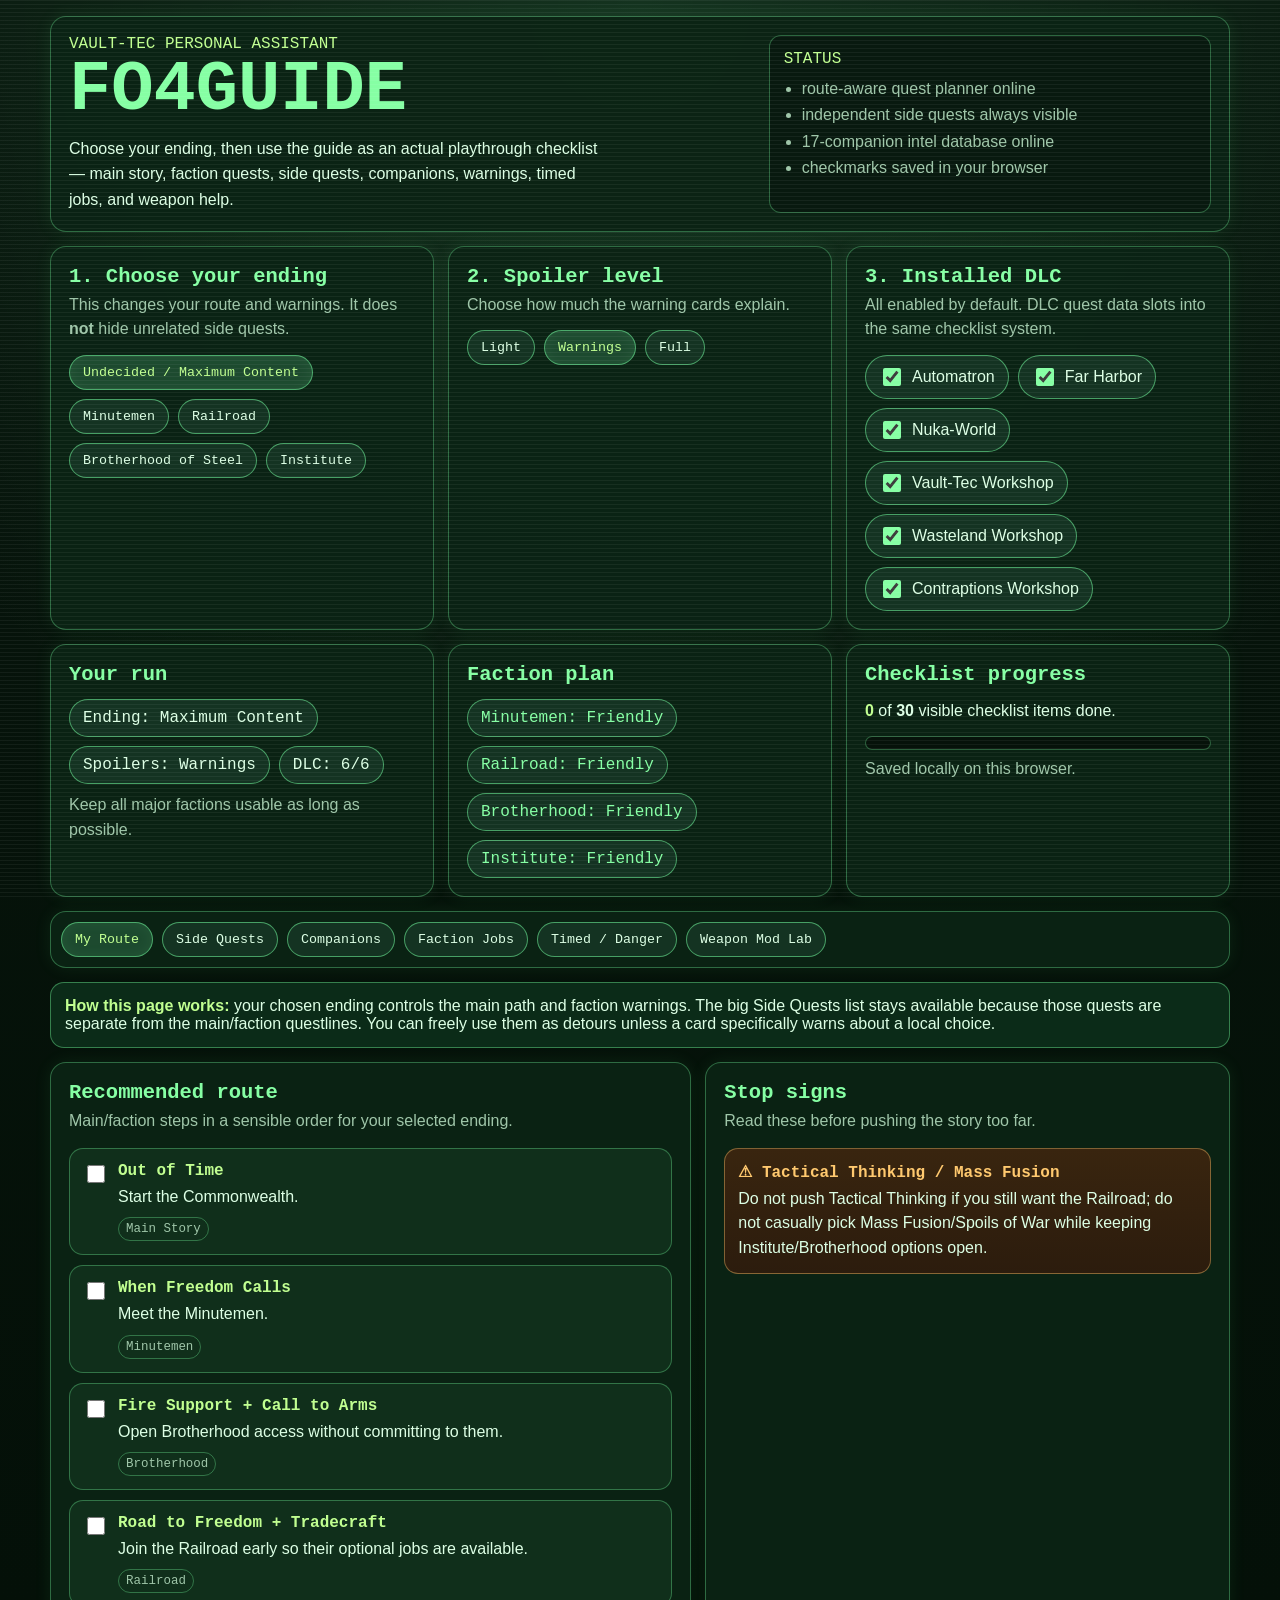
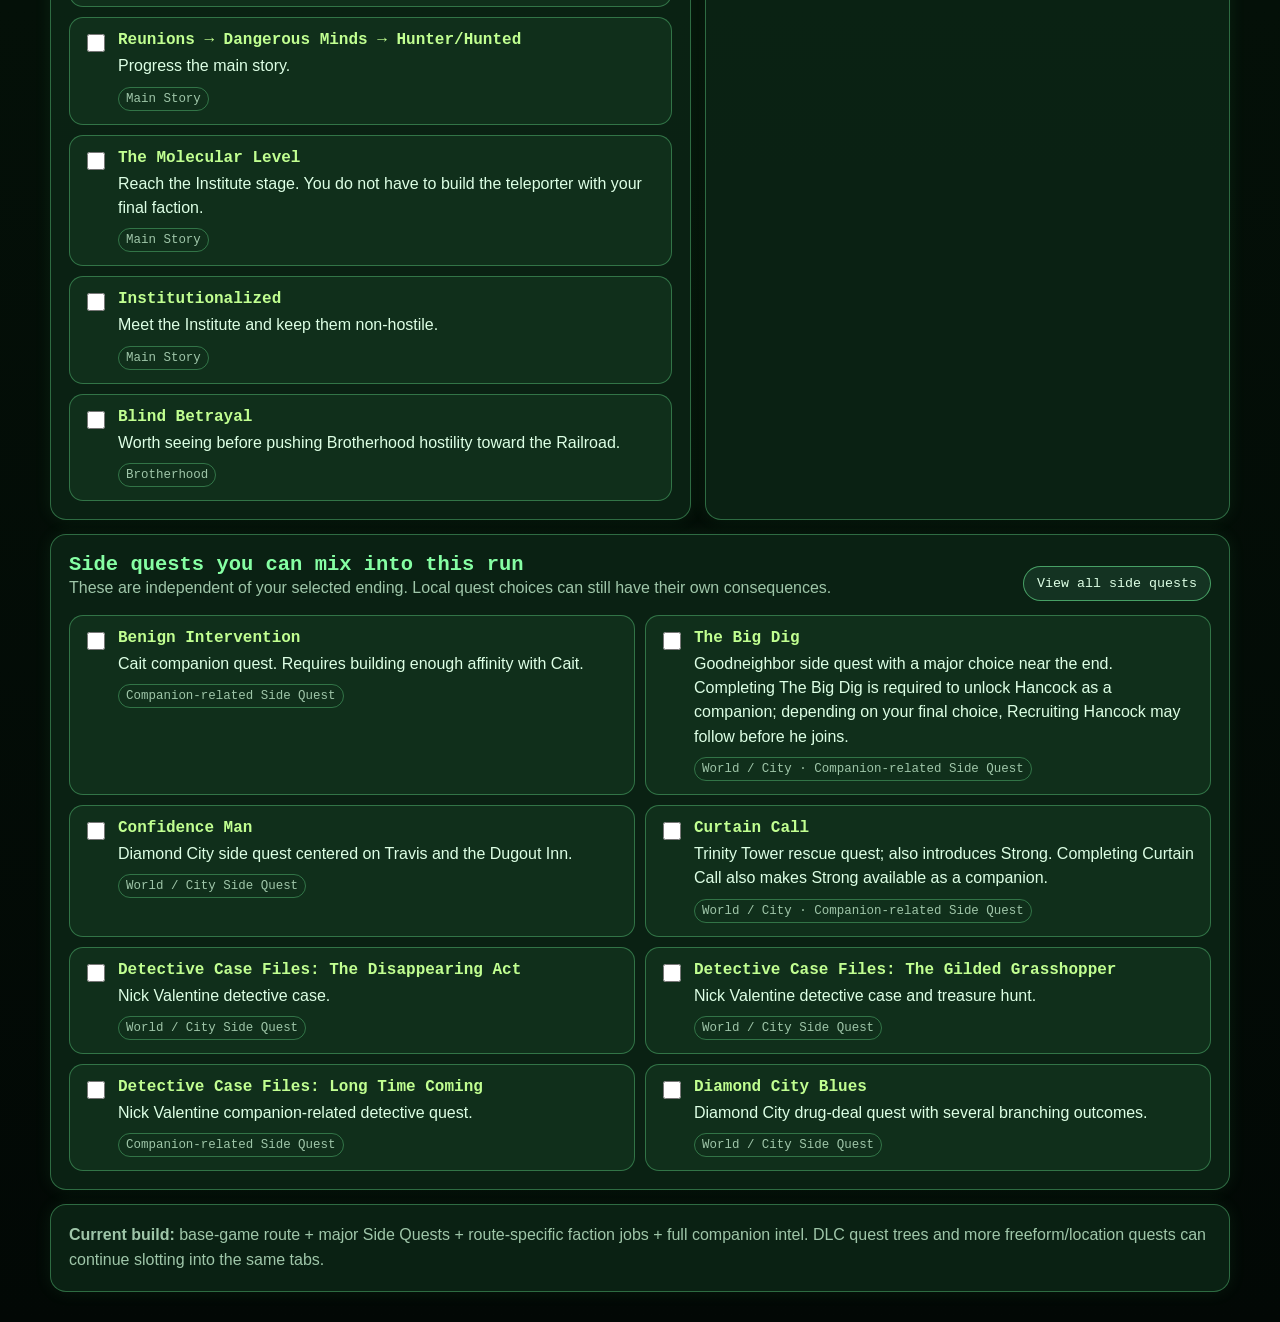
==== index.html @ a827d5b0 "Add interactive companions section" ====
<!doctype html>
<html lang="en">
<head>
<meta charset="utf-8">
<meta name="viewport" content="width=device-width,initial-scale=1">
<title>FO4GUIDE</title>
<link rel="stylesheet" href="styles.css">
</head>
<body>
<div class="wrap">
<header class="box hero">
<div><p class="eyebrow">Vault-Tec Personal Assistant</p><h1>FO4GUIDE</h1><p class="sub">Choose your ending, then use the guide as an actual playthrough checklist — main story, faction quests, side quests, companions, warnings, timed jobs, and weapon help.</p></div>
<div class="terminal"><p>STATUS</p><ul><li>route-aware quest planner online</li><li>independent side quests always visible</li><li>17-companion intel database online</li><li>checkmarks saved in your browser</li></ul></div>
</header>

<section class="grid3">
<div class="box card"><h2>1. Choose your ending</h2><p class="top">This changes your route and warnings. It does <b>not</b> hide unrelated side quests.</p><div id="routeBtns" class="row"></div></div>
<div class="box card"><h2>2. Spoiler level</h2><p class="top">Choose how much the warning cards explain.</p><div id="spoilerBtns" class="row"></div></div>
<div class="box card"><h2>3. Installed DLC</h2><p class="top">All enabled by default. DLC quest data slots into the same checklist system.</p><div id="dlcBox" class="row"></div></div>
</section>

<section class="grid3">
<div class="box card"><h2>Your run</h2><div id="summary" class="row"></div></div>
<div class="box card"><h2>Faction plan</h2><div id="status" class="status row"></div></div>
<div class="box card"><h2>Checklist progress</h2><div id="progressBox"></div></div>
</section>

<nav class="box tabs">
<button class="tab active" data-tab="route">My Route</button>
<button class="tab" data-tab="sidequests">Side Quests</button>
<button class="tab" data-tab="companions">Companions</button>
<button class="tab" data-tab="faction">Faction Jobs</button>
<button class="tab" data-tab="timed">Timed / Danger</button>
<button class="tab" data-tab="weapons">Weapon Mod Lab</button>
</nav>

<div id="questPeek" class="questpeek hidden" aria-live="polite">
  <div class="questpeek-head"><div><p class="questpeek-kicker">QUEST INFO</p><h3 id="questPeekTitle">Select a quest</h3></div><button class="closepeek" type="button" onclick="closeQuestPeek()" aria-label="Close quest info">×</button></div>
  <p id="questPeekDesc" class="small">Click a quest or its checkbox and a short description will appear here.</p>
  <div class="questpeek-meta"><span id="questPeekType" class="questpeek-status"></span><span id="questPeekState" class="questpeek-status"></span></div>
</div>

<section id="route" class="panel active">
<div class="callout"><strong>How this page works:</strong> your chosen ending controls the main path and faction warnings. The big Side Quests list stays available because those quests are separate from the main/faction questlines. You can freely use them as detours unless a card specifically warns about a local choice.</div>
<div class="grid2">
<div class="box card"><h2>Recommended route</h2><p class="top">Main/faction steps in a sensible order for your selected ending.</p><div id="steps" class="list"></div></div>
<div class="box card"><h2>Stop signs</h2><p class="top">Read these before pushing the story too far.</p><div id="warnings" class="list"></div></div>
</div>
<div class="box card" style="margin-top:14px"><div class="section-title"><div><h2>Side quests you can mix into this run</h2><p class="top">These are independent of your selected ending. Local quest choices can still have their own consequences.</p></div><button onclick="openTab('sidequests')">View all side quests</button></div><div id="sidePreview" class="questgrid"></div></div>
</section>

<section id="sidequests" class="panel">
<div class="box card"><h2>Base-game Side Quests</h2><p class="top">The guidebook lists these separately from main and faction quests. Companion-related quests are tagged so you can spot them quickly.</p>
<input id="sideSearch" class="search" placeholder="Search side quests..." autocomplete="off">
<div class="filterbar"><button class="sideFilter active" data-filter="all">All</button><button class="sideFilter" data-filter="world">World / City</button><button class="sideFilter" data-filter="companion">Companion</button><button class="sideFilter" data-filter="vault">Vault</button></div>
<div id="sideList" class="questgrid"></div></div>
</section>

<section id="companions" class="panel">
<div class="box card">
  <div class="section-title"><div><h2>Companion Intel</h2><p class="top">All 17 permanent companions with recruitment, origin, questline, affinity shortcuts, romance status, and perks.</p></div><span class="pill">17 companions</span></div>
  <div class="callout companion-help"><strong>Simple version:</strong> click a portrait to open that companion’s full intel. Use the two tiny checks to remember whether you recruited them and earned their perk. Dogmeat, Ada, and custom Automatrons do not use normal affinity.</div>
  <input id="companionSearch" class="search" placeholder="Search companions, perks, quests..." autocomplete="off">
  <div id="companionFilterbar" class="filterbar"></div>
  <div id="companionGrid" class="companion-grid"></div>
</div>

<div id="companionDetail" class="box card companion-detail hidden" aria-live="polite">
  <div class="companion-detail-head">
    <div class="companion-detail-portrait"><img id="companionDetailImage" alt=""><div id="companionDetailFallback" class="portrait-fallback"></div></div>
    <div class="companion-detail-title"><p class="eyebrow">COMPANION INTEL</p><h2 id="companionDetailName"></h2><div id="companionDetailTags" class="row detail-tags"></div></div>
    <button id="companionClose" class="close-detail" type="button" aria-label="Close companion intel">×</button>
  </div>
  <div class="companion-intel-grid">
    <div class="intel-block"><h3>Origin</h3><p id="companionOrigin"></p></div>
    <div class="intel-block"><h3>How to recruit</h3><p id="companionRecruit"></p></div>
    <div class="intel-block"><h3>Questline</h3><ul id="companionQuestline"></ul></div>
    <div class="intel-block perk-block"><h3>Companion perk</h3><p><strong id="companionPerk"></strong></p><p id="companionPerkEffect"></p></div>
  </div>
  <div class="affinity-grid">
    <div class="intel-block likes-block"><h3>✓ Good for affinity</h3><ul id="companionLikes"></ul></div>
    <div class="intel-block dislikes-block"><h3>✕ Avoid around them</h3><ul id="companionDislikes"></ul></div>
  </div>
  <div class="callout"><strong>Easy affinity plan:</strong> <span id="companionAffinityTip"></span></div>
  <p id="companionNote" class="companion-note"></p>
</div>
</section>

<section id="faction" class="panel">
<div class="grid2">
<div class="box card"><h2 id="factionTitle">Chosen faction storyline</h2><p id="factionIntro" class="top"></p><div id="factionMain" class="list"></div></div>
<div class="box card"><h2>Optional faction jobs</h2><p class="top">Side, miscellaneous, and radiant work for your selected faction. Radiant jobs may repeat.</p><div id="factionSide" class="list"></div></div>
</div>
</section>

<section id="timed" class="panel">
<div class="grid2">
<div class="box card"><h2>Actually worth doing promptly</h2><div id="timedList" class="notes"></div></div>
<div class="box card"><h2>Sounds urgent, but usually is not</h2><div id="notTimedList" class="notes"></div></div>
</div>
<div class="box card" style="margin-top:14px"><h2>Faction danger is not a timer</h2><div id="dangerList" class="notes"></div></div>
</section>

<section id="weapons" class="panel">
<div class="grid2">
<div class="box card"><h2>Weapon family</h2><div id="weaponBtns" class="row"></div><h2 style="margin-top:16px">Build goal</h2><div id="buildBtns" class="row"></div></div>
<div class="box card"><h2>Suggested setup</h2><div id="weaponOut"></div></div>
</div>
</section>

<div class="box card footer"><p class="small"><b>Current build:</b> base-game route + major Side Quests + route-specific faction jobs + full companion intel. DLC quest trees and more freeform/location quests can continue slotting into the same tabs.</p></div>
</div>
<script src="data-routes.js"></script>
<script src="data-factions.js"></script>
<script src="data-weapons.js"></script>
<script src="data-companions.js"></script>
<script src="app.js"></script>
</body>
</html>
---- styles.css ----
:root{--bg:#06120a;--card:#0b2415;--card2:#102f1b;--line:#75ff9f55;--text:#ddffe5;--muted:#9fc6a9;--bright:#86ffa4;--bright2:#c1ff91;--warn:#ffc96f;--bad:#ff9c9c;--neutral:#ffd76d}
*{box-sizing:border-box}html{scroll-behavior:smooth}body{margin:0;background:radial-gradient(circle at top,rgba(115,255,165,.13),transparent 30%),linear-gradient(180deg,#07150c,#041008 55%,#020805);color:var(--text);font-family:Arial,Helvetica,sans-serif}body:before{content:"";position:fixed;inset:0;pointer-events:none;opacity:.06;background-image:linear-gradient(to bottom,rgba(255,255,255,.9) 1px,transparent 1px);background-size:100% 4px}.wrap{width:min(1180px,calc(100% - 20px));margin:0 auto;padding:16px 0 30px}.box{background:rgba(11,36,21,.94);border:1px solid var(--line);border-radius:16px;box-shadow:0 0 18px rgba(100,255,145,.08)}.hero,.card{padding:18px}.hero{display:grid;grid-template-columns:1.55fr 1fr;gap:14px}.mono,.eyebrow,h1,h2,h3,h4,button,.pill,.tag{font-family:Consolas,"Courier New",monospace}.eyebrow{margin:0;color:var(--bright2);text-transform:uppercase}.hero h1{margin:4px 0 0;font-size:clamp(2.5rem,6vw,4.4rem);line-height:.95;color:var(--bright)}.sub{margin:12px 0 0;line-height:1.6;max-width:60ch}.terminal{border:1px solid var(--line);border-radius:12px;padding:14px;background:#08190f}.terminal p{margin:0 0 8px;color:var(--bright2);font-family:Consolas,monospace}.terminal ul{margin:0;padding-left:18px;color:var(--muted);line-height:1.65}.grid3,.grid2{display:grid;gap:14px;margin-top:14px}.grid3{grid-template-columns:repeat(3,minmax(0,1fr))}.grid2{grid-template-columns:1.1fr .9fr}.card h2{margin:0 0 5px;color:var(--bright);font-size:1.28rem}.top,.small{margin:0;color:var(--muted);line-height:1.55}.row,.status,.tabs,.filterbar{display:flex;flex-wrap:wrap;gap:9px}.row{margin-top:13px}.pill,button,label.t{padding:9px 13px;border-radius:999px;border:1px solid #75ff9f88;background:#143322;color:var(--text)}button{cursor:pointer;transition:.16s ease}button:hover{transform:translateY(-1px);box-shadow:0 0 14px rgba(120,255,160,.1)}button.active{background:#1d4a2f;color:var(--bright2);box-shadow:inset 0 0 14px rgba(130,255,165,.07)}label.t{display:flex;align-items:center;gap:8px}input[type=checkbox]{accent-color:#86ffa4;width:18px;height:18px}.tabs{padding:10px;margin-top:14px;position:sticky;top:8px;z-index:5;backdrop-filter:blur(8px)}.panel{display:none;margin-top:14px}.panel.active{display:block}.list,.notes,.questgrid{display:grid;gap:10px;margin-top:14px}.questgrid{grid-template-columns:repeat(2,minmax(0,1fr))}.item,.note,.warn,.weapon,.sectionbox{background:var(--card2);border:1px solid var(--line);border-radius:14px;padding:13px}.item{display:grid;grid-template-columns:auto 1fr;gap:10px;align-items:start}.item.done{opacity:.68}.item.done h3{text-decoration:line-through}.item h3,.note h3,.warn h3,.weapon h3{margin:0 0 5px;color:var(--bright2);font-size:1rem}.item p,.note p,.warn p,.weapon p{margin:0;line-height:1.52}.warn{border-color:#ffc96f66;background:linear-gradient(180deg,#39250f,#2c1c0d)}.warn h3{color:var(--warn)}.tag{display:inline-block;margin-top:8px;margin-right:5px;padding:4px 7px;border-radius:999px;border:1px solid var(--line);font-size:.78rem;color:var(--muted)}.danger-tag{color:var(--warn);border-color:#ffc96f55}.status .friendly{color:var(--bright)}.status .neutral{color:var(--neutral)}.status .hostile{color:var(--bad)}.progress{height:14px;border:1px solid var(--line);border-radius:999px;overflow:hidden;background:#06120a;margin:10px 0 7px}.fill{height:100%;background:linear-gradient(90deg,#50ff8966,#c1ff91)}.callout{margin-top:14px;border:1px solid #75ff9f66;background:#0b2b18;padding:14px;border-radius:14px}.callout strong{color:var(--bright2)}.section-title{display:flex;justify-content:space-between;gap:12px;align-items:end;margin-bottom:8px}.section-title h2{margin:0}.sectionbox{margin-top:14px}.sectionbox h3{margin:0 0 5px;color:var(--bright)}.sectionbox p{margin:0;color:var(--muted);line-height:1.5}.filterbar{margin-top:12px}.search{width:100%;margin-top:12px;background:#08190f;color:var(--text);border:1px solid var(--line);border-radius:12px;padding:12px 13px;font-size:1rem;outline:none}.search:focus{border-color:#86ffa499;box-shadow:0 0 0 3px rgba(134,255,164,.07)}.weapon .slot{border-left:3px solid #86ffa488;padding-left:10px;margin-top:10px}.empty{padding:14px;color:var(--muted);border:1px dashed var(--line);border-radius:12px}.jump{margin-top:10px}.jump button{padding:7px 10px}.footer{margin-top:14px}.count{color:var(--bright2)}.questpeek{position:fixed;right:18px;bottom:18px;width:min(390px,calc(100% - 24px));z-index:30;background:linear-gradient(180deg,#0d321d,#081d11);border:1px solid #86ffa488;border-radius:16px;padding:14px 16px;box-shadow:0 0 28px rgba(100,255,145,.18),0 12px 35px rgba(0,0,0,.35)}.questpeek.hidden{display:none}.questpeek-head{display:flex;align-items:center;justify-content:space-between;gap:10px}.questpeek-kicker{margin:0;color:var(--bright);font:700 .78rem Consolas,monospace;letter-spacing:.08em}.questpeek h3{margin:4px 0 6px;color:var(--bright2);font-size:1.08rem}.questpeek p{margin:0;line-height:1.5}.questpeek-meta{display:flex;flex-wrap:wrap;gap:7px;margin-top:10px}.questpeek .closepeek{padding:5px 9px;min-width:34px;font-size:1rem}.questpeek-status{font-size:.78rem;padding:4px 7px;border-radius:999px;border:1px solid var(--line);font-family:Consolas,monospace;color:var(--muted)}@media(max-width:920px){.hero,.grid3,.grid2,.questgrid{grid-template-columns:1fr}.tabs{position:static}}@media(max-width:600px){.wrap{width:min(100% - 12px,1180px)}.hero,.card{padding:14px}.tabs button{flex:1 1 45%}.questpeek{right:8px;bottom:8px;width:calc(100% - 16px)}}
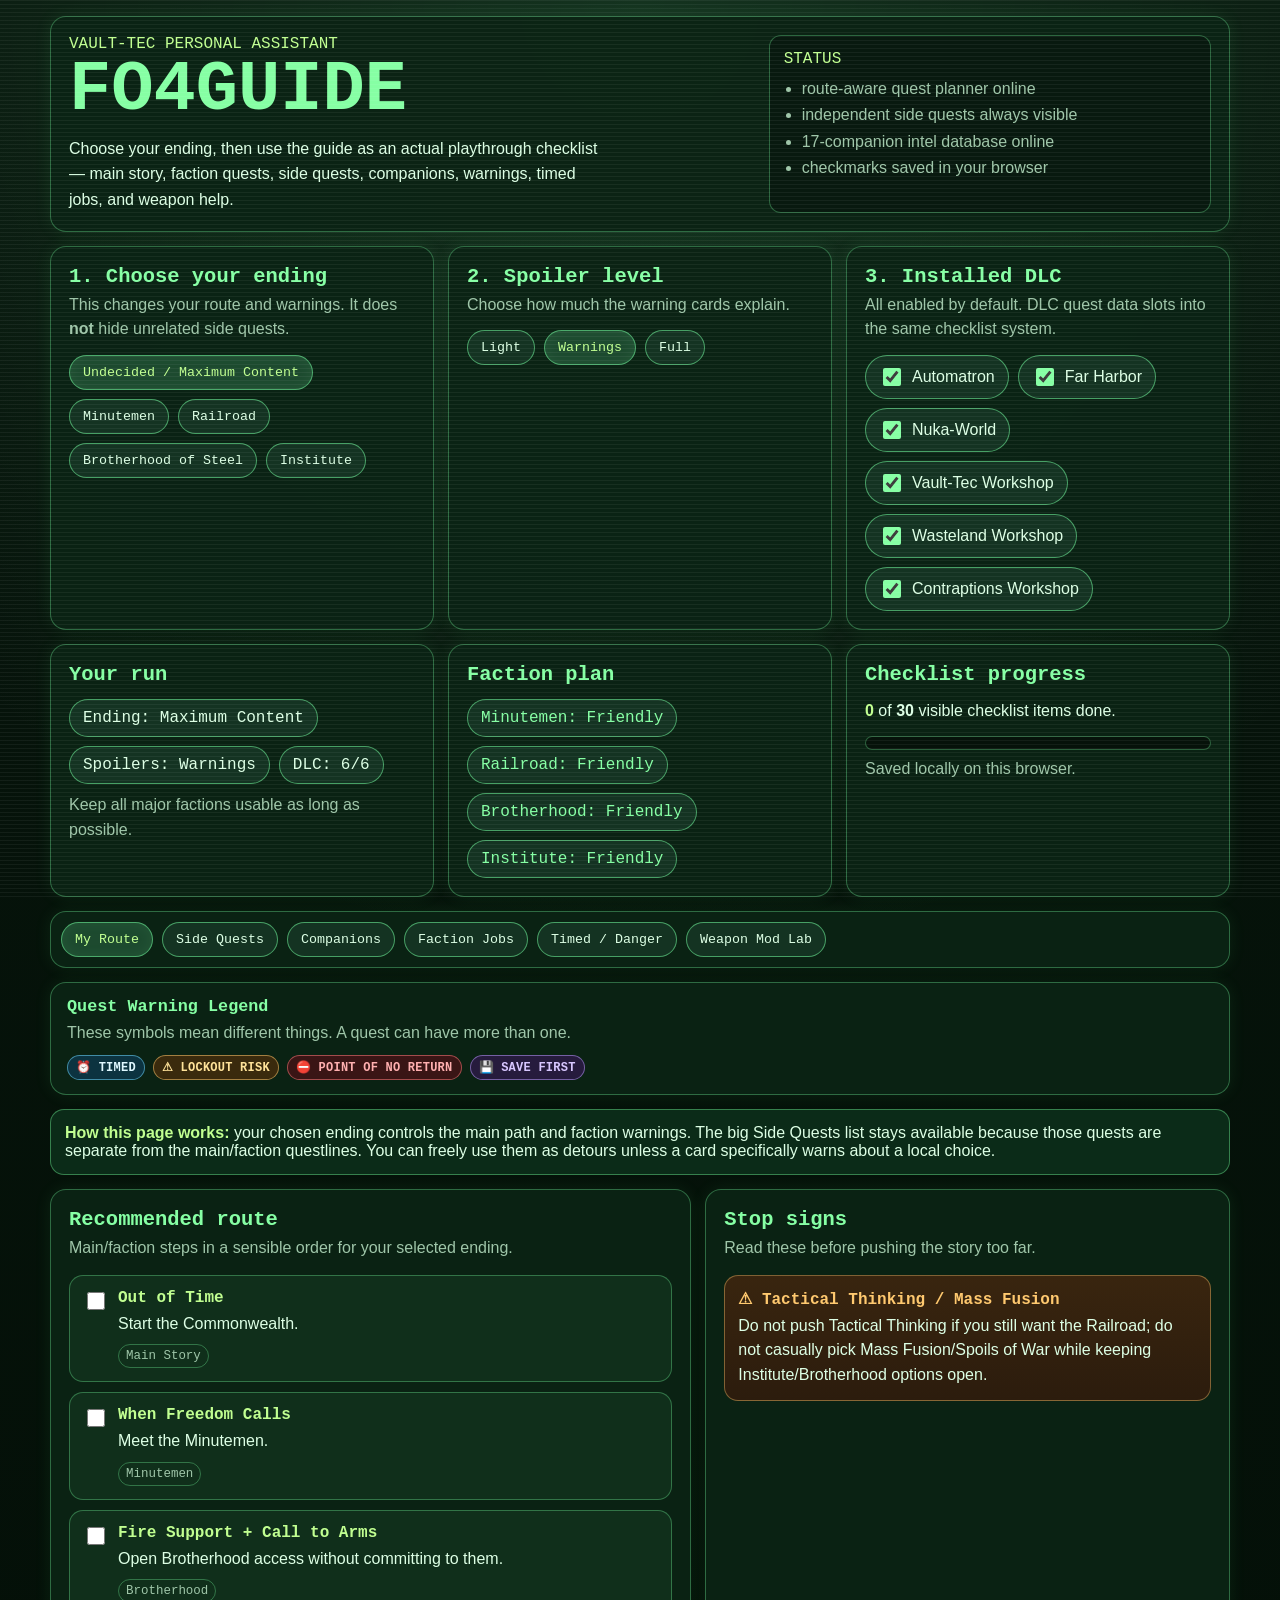
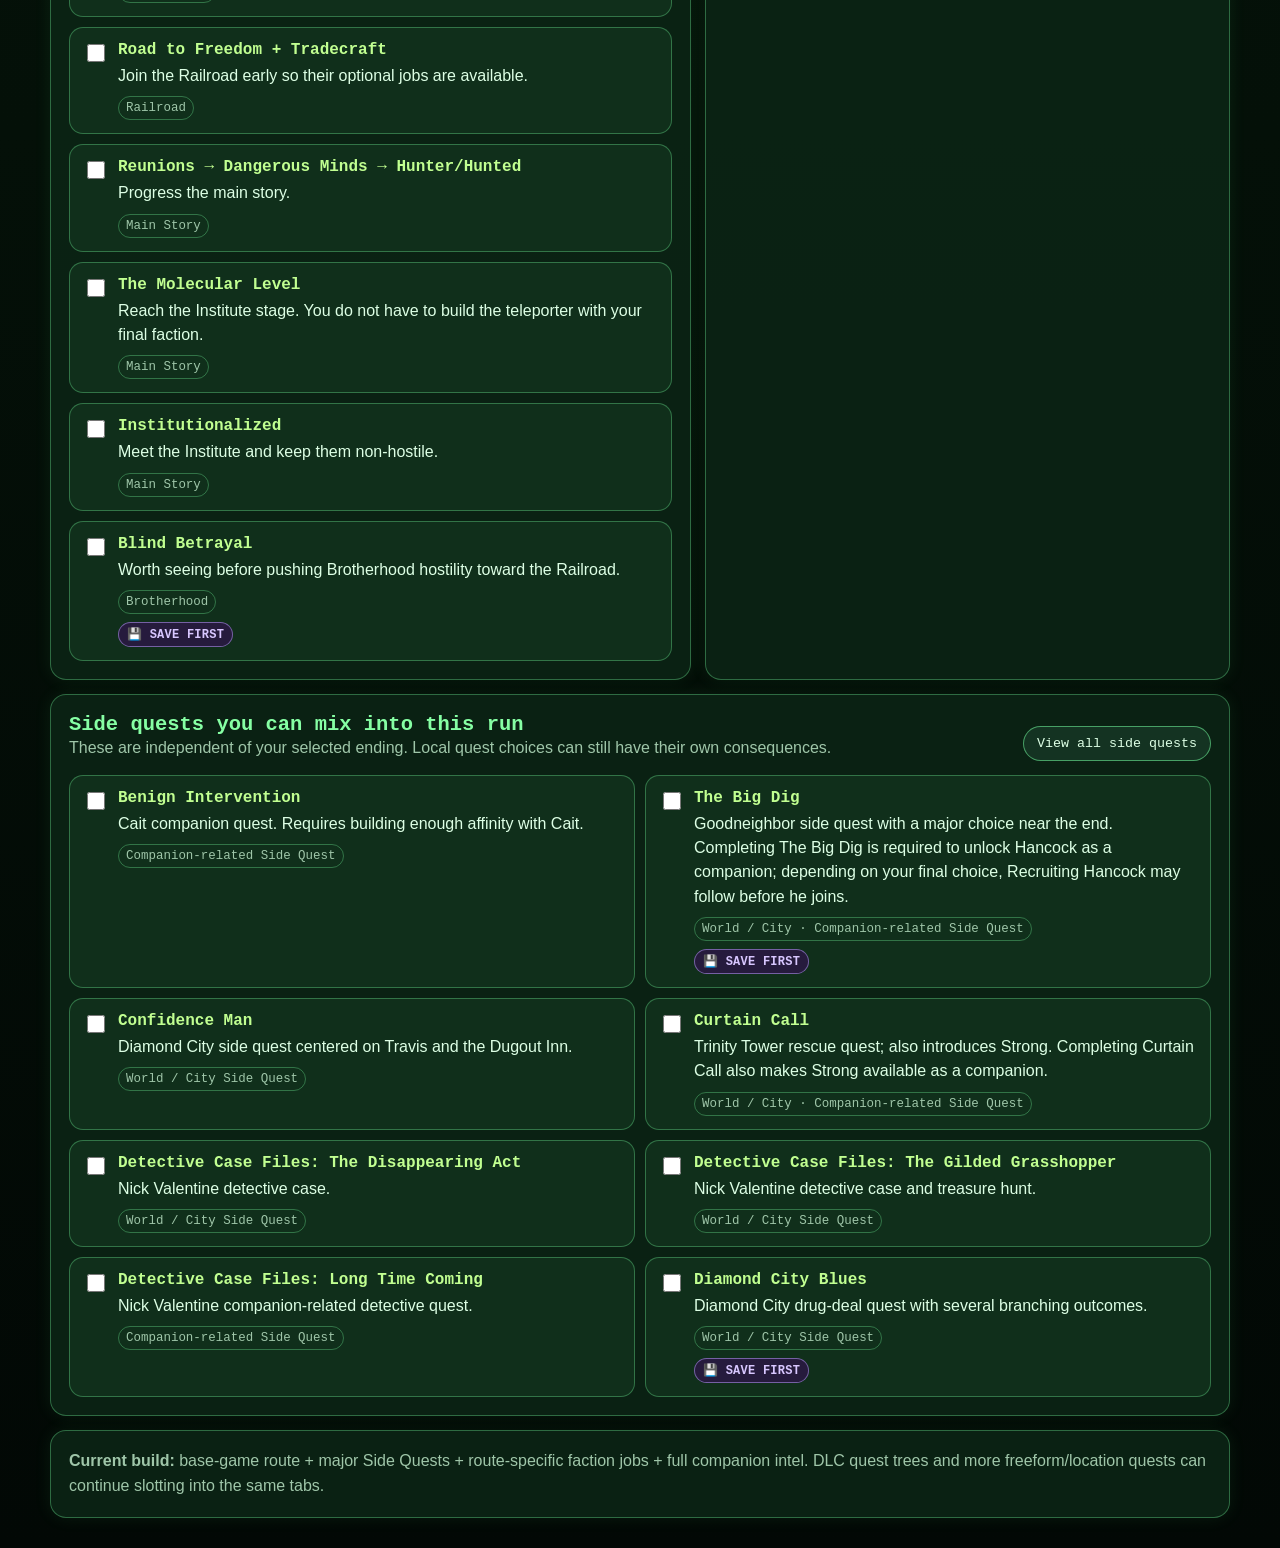
==== commit fe644827: "Load quest safety warning system" ====
--- a/index.html
+++ b/index.html
@@ -115,5 +115,6 @@
 <script src="data-weapons.js"></script>
 <script src="data-companions.js"></script>
 <script src="app.js"></script>
+<script src="safety.js"></script>
 </body>
 </html>
--- a/styles.css
+++ b/styles.css
@@ -1,2 +1,7 @@
 :root{--bg:#06120a;--card:#0b2415;--card2:#102f1b;--line:#75ff9f55;--text:#ddffe5;--muted:#9fc6a9;--bright:#86ffa4;--bright2:#c1ff91;--warn:#ffc96f;--bad:#ff9c9c;--neutral:#ffd76d}
-*{box-sizing:border-box}html{scroll-behavior:smooth}body{margin:0;background:radial-gradient(circle at top,rgba(115,255,165,.13),transparent 30%),linear-gradient(180deg,#07150c,#041008 55%,#020805);color:var(--text);font-family:Arial,Helvetica,sans-serif}body:before{content:"";position:fixed;inset:0;pointer-events:none;opacity:.06;background-image:linear-gradient(to bottom,rgba(255,255,255,.9) 1px,transparent 1px);background-size:100% 4px}.wrap{width:min(1180px,calc(100% - 20px));margin:0 auto;padding:16px 0 30px}.box{background:rgba(11,36,21,.94);border:1px solid var(--line);border-radius:16px;box-shadow:0 0 18px rgba(100,255,145,.08)}.hero,.card{padding:18px}.hero{display:grid;grid-template-columns:1.55fr 1fr;gap:14px}.mono,.eyebrow,h1,h2,h3,h4,button,.pill,.tag{font-family:Consolas,"Courier New",monospace}.eyebrow{margin:0;color:var(--bright2);text-transform:uppercase}.hero h1{margin:4px 0 0;font-size:clamp(2.5rem,6vw,4.4rem);line-height:.95;color:var(--bright)}.sub{margin:12px 0 0;line-height:1.6;max-width:60ch}.terminal{border:1px solid var(--line);border-radius:12px;padding:14px;background:#08190f}.terminal p{margin:0 0 8px;color:var(--bright2);font-family:Consolas,monospace}.terminal ul{margin:0;padding-left:18px;color:var(--muted);line-height:1.65}.grid3,.grid2{display:grid;gap:14px;margin-top:14px}.grid3{grid-template-columns:repeat(3,minmax(0,1fr))}.grid2{grid-template-columns:1.1fr .9fr}.card h2{margin:0 0 5px;color:var(--bright);font-size:1.28rem}.top,.small{margin:0;color:var(--muted);line-height:1.55}.row,.status,.tabs,.filterbar{display:flex;flex-wrap:wrap;gap:9px}.row{margin-top:13px}.pill,button,label.t{padding:9px 13px;border-radius:999px;border:1px solid #75ff9f88;background:#143322;color:var(--text)}button{cursor:pointer;transition:.16s ease}button:hover{transform:translateY(-1px);box-shadow:0 0 14px rgba(120,255,160,.1)}button.active{background:#1d4a2f;color:var(--bright2);box-shadow:inset 0 0 14px rgba(130,255,165,.07)}label.t{display:flex;align-items:center;gap:8px}input[type=checkbox]{accent-color:#86ffa4;width:18px;height:18px}.tabs{padding:10px;margin-top:14px;position:sticky;top:8px;z-index:5;backdrop-filter:blur(8px)}.panel{display:none;margin-top:14px}.panel.active{display:block}.list,.notes,.questgrid{display:grid;gap:10px;margin-top:14px}.questgrid{grid-template-columns:repeat(2,minmax(0,1fr))}.item,.note,.warn,.weapon,.sectionbox{background:var(--card2);border:1px solid var(--line);border-radius:14px;padding:13px}.item{display:grid;grid-template-columns:auto 1fr;gap:10px;align-items:start}.item.done{opacity:.68}.item.done h3{text-decoration:line-through}.item h3,.note h3,.warn h3,.weapon h3{margin:0 0 5px;color:var(--bright2);font-size:1rem}.item p,.note p,.warn p,.weapon p{margin:0;line-height:1.52}.warn{border-color:#ffc96f66;background:linear-gradient(180deg,#39250f,#2c1c0d)}.warn h3{color:var(--warn)}.tag{display:inline-block;margin-top:8px;margin-right:5px;padding:4px 7px;border-radius:999px;border:1px solid var(--line);font-size:.78rem;color:var(--muted)}.danger-tag{color:var(--warn);border-color:#ffc96f55}.status .friendly{color:var(--bright)}.status .neutral{color:var(--neutral)}.status .hostile{color:var(--bad)}.progress{height:14px;border:1px solid var(--line);border-radius:999px;overflow:hidden;background:#06120a;margin:10px 0 7px}.fill{height:100%;background:linear-gradient(90deg,#50ff8966,#c1ff91)}.callout{margin-top:14px;border:1px solid #75ff9f66;background:#0b2b18;padding:14px;border-radius:14px}.callout strong{color:var(--bright2)}.section-title{display:flex;justify-content:space-between;gap:12px;align-items:end;margin-bottom:8px}.section-title h2{margin:0}.sectionbox{margin-top:14px}.sectionbox h3{margin:0 0 5px;color:var(--bright)}.sectionbox p{margin:0;color:var(--muted);line-height:1.5}.filterbar{margin-top:12px}.search{width:100%;margin-top:12px;background:#08190f;color:var(--text);border:1px solid var(--line);border-radius:12px;padding:12px 13px;font-size:1rem;outline:none}.search:focus{border-color:#86ffa499;box-shadow:0 0 0 3px rgba(134,255,164,.07)}.weapon .slot{border-left:3px solid #86ffa488;padding-left:10px;margin-top:10px}.empty{padding:14px;color:var(--muted);border:1px dashed var(--line);border-radius:12px}.jump{margin-top:10px}.jump button{padding:7px 10px}.footer{margin-top:14px}.count{color:var(--bright2)}.questpeek{position:fixed;right:18px;bottom:18px;width:min(390px,calc(100% - 24px));z-index:30;background:linear-gradient(180deg,#0d321d,#081d11);border:1px solid #86ffa488;border-radius:16px;padding:14px 16px;box-shadow:0 0 28px rgba(100,255,145,.18),0 12px 35px rgba(0,0,0,.35)}.questpeek.hidden{display:none}.questpeek-head{display:flex;align-items:center;justify-content:space-between;gap:10px}.questpeek-kicker{margin:0;color:var(--bright);font:700 .78rem Consolas,monospace;letter-spacing:.08em}.questpeek h3{margin:4px 0 6px;color:var(--bright2);font-size:1.08rem}.questpeek p{margin:0;line-height:1.5}.questpeek-meta{display:flex;flex-wrap:wrap;gap:7px;margin-top:10px}.questpeek .closepeek{padding:5px 9px;min-width:34px;font-size:1rem}.questpeek-status{font-size:.78rem;padding:4px 7px;border-radius:999px;border:1px solid var(--line);font-family:Consolas,monospace;color:var(--muted)}@media(max-width:920px){.hero,.grid3,.grid2,.questgrid{grid-template-columns:1fr}.tabs{position:static}}@media(max-width:600px){.wrap{width:min(100% - 12px,1180px)}.hero,.card{padding:14px}.tabs button{flex:1 1 45%}.questpeek{right:8px;bottom:8px;width:calc(100% - 16px)}}
+*{box-sizing:border-box}html{scroll-behavior:smooth}body{margin:0;background:radial-gradient(circle at top,rgba(115,255,165,.13),transparent 30%),linear-gradient(180deg,#07150c,#041008 55%,#020805);color:var(--text);font-family:Arial,Helvetica,sans-serif}body:before{content:"";position:fixed;inset:0;pointer-events:none;opacity:.06;background-image:linear-gradient(to bottom,rgba(255,255,255,.9) 1px,transparent 1px);background-size:100% 4px}.wrap{width:min(1180px,calc(100% - 20px));margin:0 auto;padding:16px 0 30px}.box{background:rgba(11,36,21,.94);border:1px solid var(--line);border-radius:16px;box-shadow:0 0 18px rgba(100,255,145,.08)}.hero,.card{padding:18px}.hero{display:grid;grid-template-columns:1.55fr 1fr;gap:14px}.mono,.eyebrow,h1,h2,h3,h4,button,.pill,.tag{font-family:Consolas,"Courier New",monospace}.eyebrow{margin:0;color:var(--bright2);text-transform:uppercase}.hero h1{margin:4px 0 0;font-size:clamp(2.5rem,6vw,4.4rem);line-height:.95;color:var(--bright)}.sub{margin:12px 0 0;line-height:1.6;max-width:60ch}.terminal{border:1px solid var(--line);border-radius:12px;padding:14px;background:#08190f}.terminal p{margin:0 0 8px;color:var(--bright2);font-family:Consolas,monospace}.terminal ul{margin:0;padding-left:18px;color:var(--muted);line-height:1.65}.grid3,.grid2{display:grid;gap:14px;margin-top:14px}.grid3{grid-template-columns:repeat(3,minmax(0,1fr))}.grid2{grid-template-columns:1.1fr .9fr}.card h2{margin:0 0 5px;color:var(--bright);font-size:1.28rem}.top,.small{margin:0;color:var(--muted);line-height:1.55}.row,.status,.tabs,.filterbar{display:flex;flex-wrap:wrap;gap:9px}.row{margin-top:13px}.pill,button,label.t{padding:9px 13px;border-radius:999px;border:1px solid #75ff9f88;background:#143322;color:var(--text)}button{cursor:pointer;transition:.16s ease}button:hover{transform:translateY(-1px);box-shadow:0 0 14px rgba(120,255,160,.1)}button.active{background:#1d4a2f;color:var(--bright2);box-shadow:inset 0 0 14px rgba(130,255,165,.07)}label.t{display:flex;align-items:center;gap:8px}input[type=checkbox]{accent-color:#86ffa4;width:18px;height:18px}.tabs{padding:10px;margin-top:14px;position:sticky;top:8px;z-index:5;backdrop-filter:blur(8px)}.panel{display:none;margin-top:14px}.panel.active{display:block}.list,.notes,.questgrid{display:grid;gap:10px;margin-top:14px}.questgrid{grid-template-columns:repeat(2,minmax(0,1fr))}.item,.note,.warn,.weapon,.sectionbox{background:var(--card2);border:1px solid var(--line);border-radius:14px;padding:13px}.item{display:grid;grid-template-columns:auto 1fr;gap:10px;align-items:start}.item.done{opacity:.68}.item.done h3{text-decoration:line-through}.item h3,.note h3,.warn h3,.weapon h3{margin:0 0 5px;color:var(--bright2);font-size:1rem}.item p,.note p,.warn p,.weapon p{margin:0;line-height:1.52}.warn{border-color:#ffc96f66;background:linear-gradient(180deg,#39250f,#2c1c0d)}.warn h3{color:var(--warn)}.tag{display:inline-block;margin-top:8px;margin-right:5px;padding:4px 7px;border-radius:999px;border:1px solid var(--line);font-size:.78rem;color:var(--muted)}.danger-tag{color:var(--warn);border-color:#ffc96f55}.status .friendly{color:var(--bright)}.status .neutral{color:var(--neutral)}.status .hostile{color:var(--bad)}.progress{height:14px;border:1px solid var(--line);border-radius:999px;overflow:hidden;background:#06120a;margin:10px 0 7px}.fill{height:100%;background:linear-gradient(90deg,#50ff8966,#c1ff91)}.callout{margin-top:14px;border:1px solid #75ff9f66;background:#0b2b18;padding:14px;border-radius:14px}.callout strong{color:var(--bright2)}.section-title{display:flex;justify-content:space-between;gap:12px;align-items:end;margin-bottom:8px}.section-title h2{margin:0}.sectionbox{margin-top:14px}.sectionbox h3{margin:0 0 5px;color:var(--bright)}.sectionbox p{margin:0;color:var(--muted);line-height:1.5}.filterbar{margin-top:12px}.search{width:100%;margin-top:12px;background:#08190f;color:var(--text);border:1px solid var(--line);border-radius:12px;padding:12px 13px;font-size:1rem;outline:none}.search:focus{border-color:#86ffa499;box-shadow:0 0 0 3px rgba(134,255,164,.07)}.weapon .slot{border-left:3px solid #86ffa488;padding-left:10px;margin-top:10px}.empty{padding:14px;color:var(--muted);border:1px dashed var(--line);border-radius:12px}.jump{margin-top:10px}.jump button{padding:7px 10px}.footer{margin-top:14px}.count{color:var(--bright2)}.questpeek{position:fixed;right:18px;bottom:18px;width:min(390px,calc(100% - 24px));z-index:30;background:linear-gradient(180deg,#0d321d,#081d11);border:1px solid #86ffa488;border-radius:16px;padding:14px 16px;box-shadow:0 0 28px rgba(100,255,145,.18),0 12px 35px rgba(0,0,0,.35)}.questpeek.hidden{display:none}.questpeek-head{display:flex;align-items:center;justify-content:space-between;gap:10px}.questpeek-kicker{margin:0;color:var(--bright);font:700 .78rem Consolas,monospace;letter-spacing:.08em}.questpeek h3{margin:4px 0 6px;color:var(--bright2);font-size:1.08rem}.questpeek p{margin:0;line-height:1.5}.questpeek-meta{display:flex;flex-wrap:wrap;gap:7px;margin-top:10px}.questpeek .closepeek{padding:5px 9px;min-width:34px;font-size:1rem}.questpeek-status{font-size:.78rem;padding:4px 7px;border-radius:999px;border:1px solid var(--line);font-family:Consolas,monospace;color:var(--muted)}
+
+/* Companion Intel */
+.companion-help{margin-bottom:2px}.companion-grid{display:grid;grid-template-columns:repeat(4,minmax(0,1fr));gap:14px;margin-top:14px}.companion-card{position:relative;display:flex;flex-direction:column;overflow:hidden;background:linear-gradient(180deg,#102f1b,#0b2415);border:1px solid var(--line);border-radius:16px;transition:.18s ease}.companion-card:hover{transform:translateY(-2px);border-color:#86ffa477;box-shadow:0 10px 24px rgba(0,0,0,.18),0 0 18px rgba(100,255,145,.07)}.companion-portrait{width:100%;aspect-ratio:1/1;border:0;border-radius:0;padding:8px;background:radial-gradient(circle at center,#174c2d,#091c10 72%);display:grid;place-items:center;overflow:hidden}.companion-portrait:hover{transform:none;box-shadow:none}.companion-portrait img{width:100%;height:100%;object-fit:contain;display:block}.portrait-fallback{width:100%;height:100%;display:none;place-items:center;color:var(--bright2);font:700 2.2rem Consolas,monospace;border:1px dashed var(--line);border-radius:50%;background:#102f1b}.companion-card-body{padding:13px;display:flex;flex-direction:column;flex:1}.companion-card-title{display:flex;align-items:start;justify-content:space-between;gap:8px}.companion-card-title h3{margin:0;color:var(--bright2);font-size:1.05rem}.companion-card-title .tag{margin-top:0;white-space:nowrap}.companion-card-body>p{color:var(--muted);font-size:.9rem;line-height:1.45;margin:8px 0 0;display:-webkit-box;-webkit-line-clamp:3;-webkit-box-orient:vertical;overflow:hidden}.companion-card-tags{margin-top:7px}.companion-checks{display:grid;grid-template-columns:1fr;gap:6px;margin-top:auto;padding-top:12px}.companion-checks label{display:flex;align-items:center;gap:7px;font-size:.82rem;color:var(--text);cursor:pointer}.companion-checks label.disabled-check{color:var(--muted);cursor:default}.companion-checks input{width:16px;height:16px}.intel-button{margin-top:10px;width:100%;border-radius:10px;padding:8px 10px}.companion-detail{margin-top:14px;scroll-margin-top:90px}.companion-detail.hidden{display:none}.companion-detail-head{display:grid;grid-template-columns:130px 1fr auto;gap:16px;align-items:center;padding-bottom:14px;border-bottom:1px solid var(--line)}.companion-detail-portrait{width:130px;height:130px;display:grid;place-items:center;background:radial-gradient(circle,#184d2e,#08190f);border:1px solid var(--line);border-radius:50%;overflow:hidden}.companion-detail-portrait img{width:100%;height:100%;object-fit:contain}.companion-detail-title h2{font-size:1.8rem;margin:4px 0;color:var(--bright2)}.detail-tags{margin-top:8px}.close-detail{align-self:start;font-size:1.2rem;min-width:40px;padding:6px 10px}.companion-intel-grid,.affinity-grid{display:grid;grid-template-columns:repeat(2,minmax(0,1fr));gap:12px;margin-top:14px}.intel-block{background:var(--card2);border:1px solid var(--line);border-radius:14px;padding:14px}.intel-block h3{margin:0 0 7px;color:var(--bright2);font-size:1rem}.intel-block p{margin:0;line-height:1.55}.intel-block ul{margin:0;padding-left:20px;line-height:1.55}.intel-block li+li{margin-top:5px}.likes-block{border-color:#86ffa466}.likes-block h3{color:var(--bright)}.dislikes-block{border-color:#ff9c9c55}.dislikes-block h3{color:#ffb1b1}.perk-block{background:linear-gradient(180deg,#15381f,#102b19)}.perk-block strong{color:var(--bright2)}.companion-note{margin:12px 0 0;color:var(--muted);line-height:1.55;border-left:3px solid var(--warn);padding-left:12px}
+
+@media(max-width:1060px){.companion-grid{grid-template-columns:repeat(3,minmax(0,1fr))}}@media(max-width:920px){.hero,.grid3,.grid2,.questgrid{grid-template-columns:1fr}.tabs{position:static}.companion-grid{grid-template-columns:repeat(2,minmax(0,1fr))}.companion-intel-grid,.affinity-grid{grid-template-columns:1fr}}@media(max-width:600px){.wrap{width:min(100% - 12px,1180px)}.hero,.card{padding:14px}.tabs button{flex:1 1 45%}.questpeek{right:8px;bottom:8px;width:calc(100% - 16px)}.companion-grid{grid-template-columns:1fr}.companion-detail-head{grid-template-columns:90px 1fr auto;gap:10px}.companion-detail-portrait{width:90px;height:90px}.companion-detail-title h2{font-size:1.35rem}.section-title{align-items:start;flex-direction:column}}
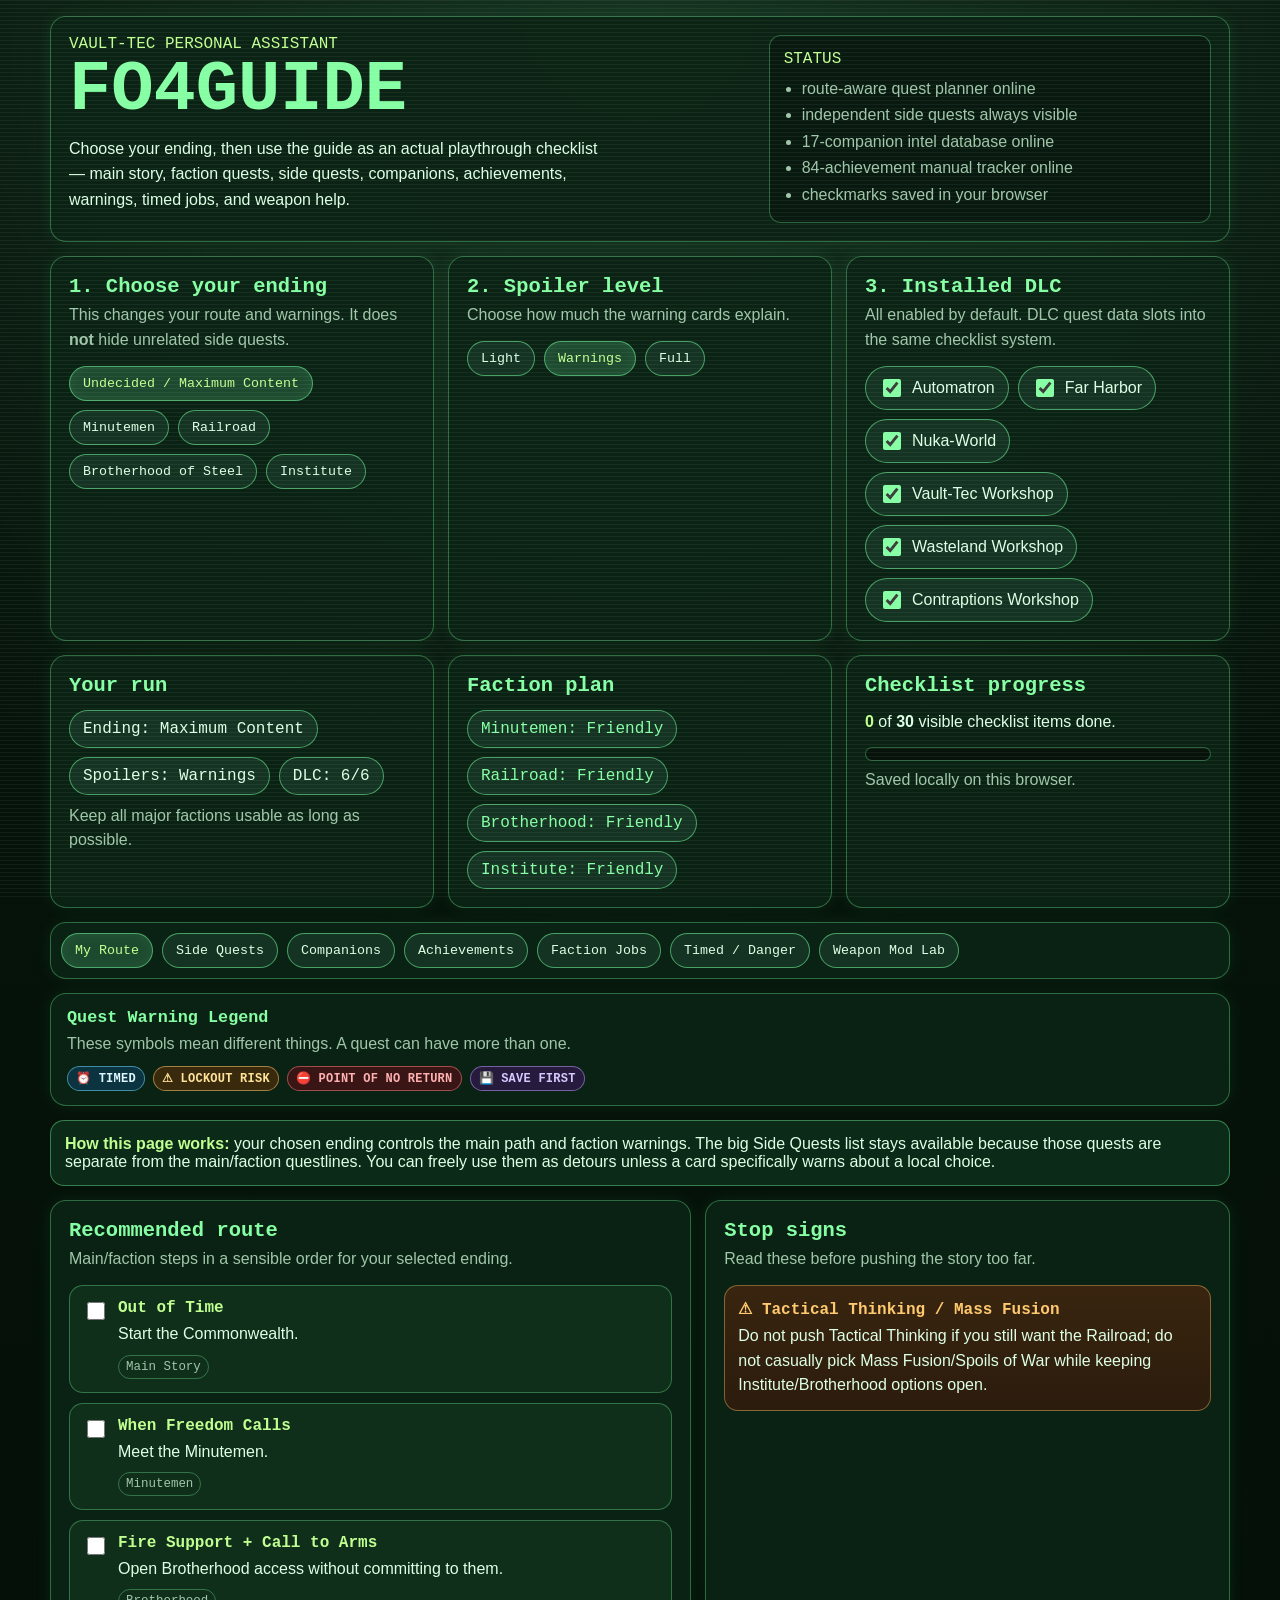
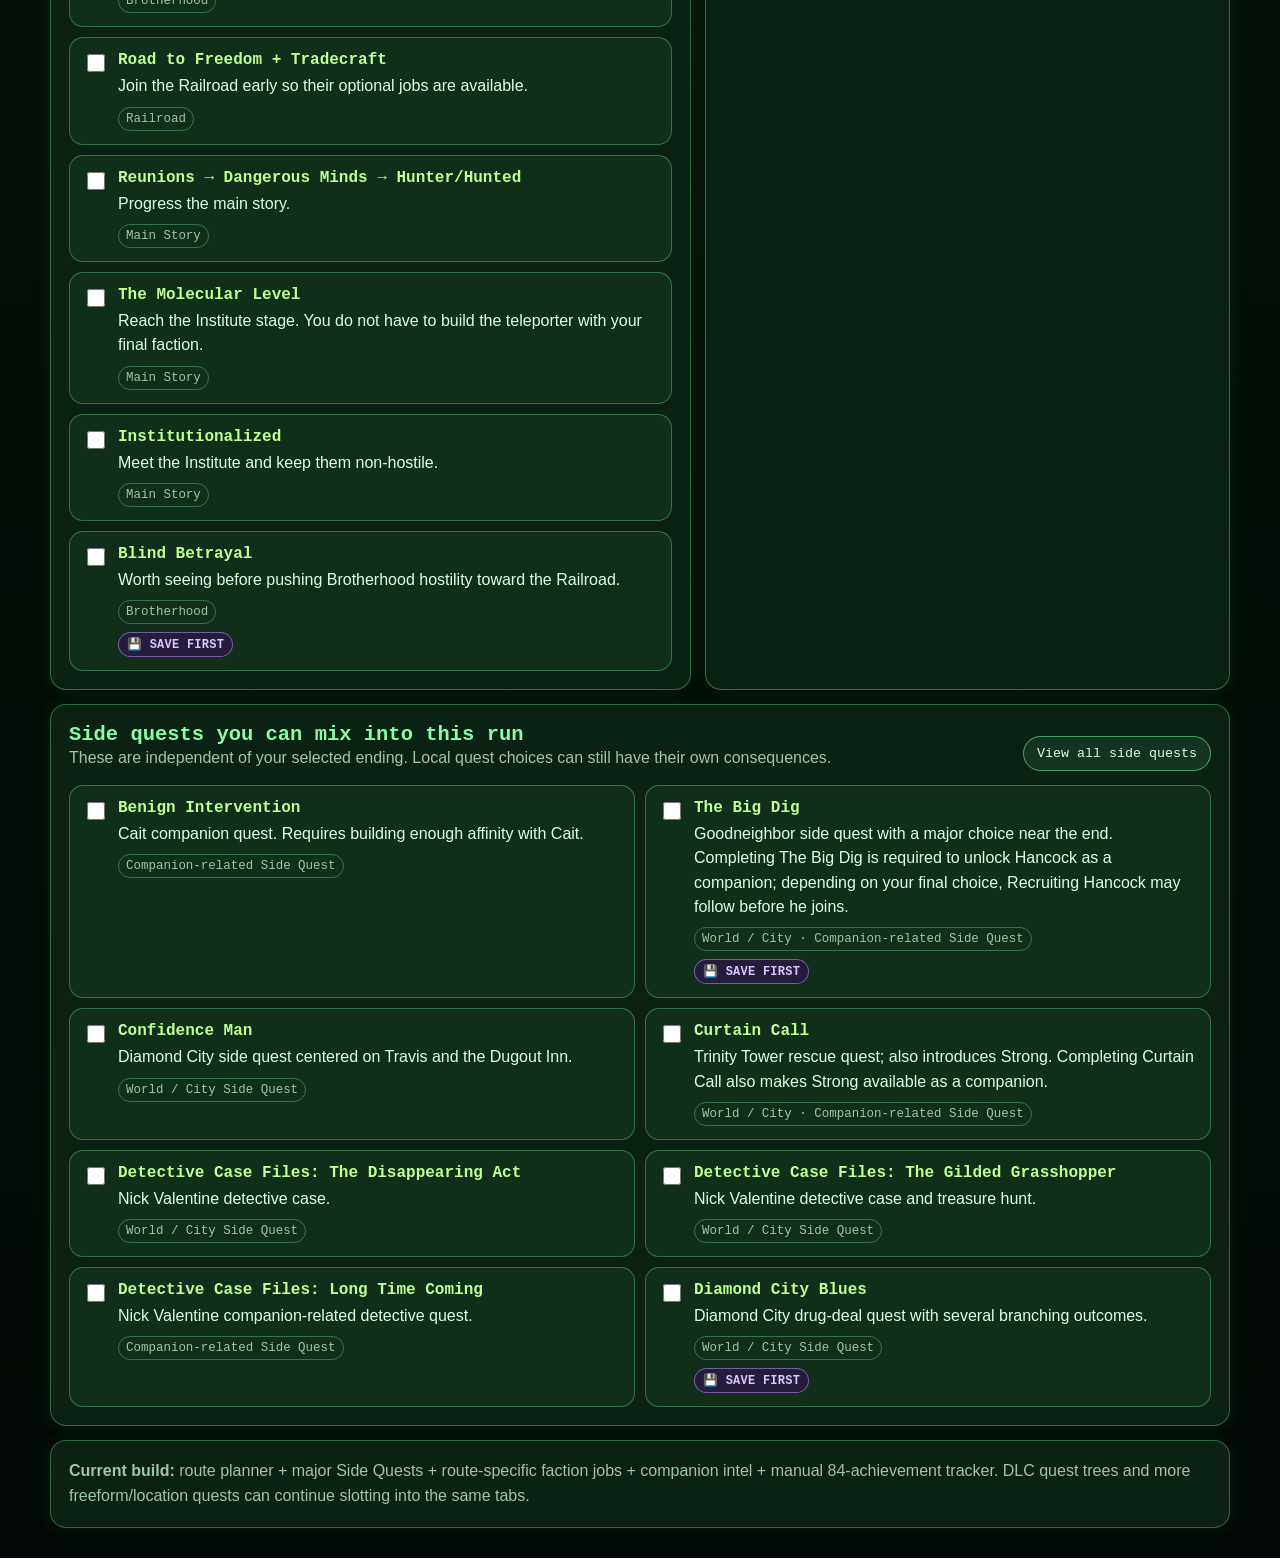
==== commit 5ebedeae: "Add manual Steam achievements page and progress tracker" ====
--- a/index.html
+++ b/index.html
@@ -5,12 +5,13 @@
 <meta name="viewport" content="width=device-width,initial-scale=1">
 <title>FO4GUIDE</title>
 <link rel="stylesheet" href="styles.css">
+<link rel="stylesheet" href="achievements.css">
 </head>
 <body>
 <div class="wrap">
 <header class="box hero">
-<div><p class="eyebrow">Vault-Tec Personal Assistant</p><h1>FO4GUIDE</h1><p class="sub">Choose your ending, then use the guide as an actual playthrough checklist — main story, faction quests, side quests, companions, warnings, timed jobs, and weapon help.</p></div>
-<div class="terminal"><p>STATUS</p><ul><li>route-aware quest planner online</li><li>independent side quests always visible</li><li>17-companion intel database online</li><li>checkmarks saved in your browser</li></ul></div>
+<div><p class="eyebrow">Vault-Tec Personal Assistant</p><h1>FO4GUIDE</h1><p class="sub">Choose your ending, then use the guide as an actual playthrough checklist — main story, faction quests, side quests, companions, achievements, warnings, timed jobs, and weapon help.</p></div>
+<div class="terminal"><p>STATUS</p><ul><li>route-aware quest planner online</li><li>independent side quests always visible</li><li>17-companion intel database online</li><li>84-achievement manual tracker online</li><li>checkmarks saved in your browser</li></ul></div>
 </header>
 
 <section class="grid3">
@@ -29,6 +30,7 @@
 <button class="tab active" data-tab="route">My Route</button>
 <button class="tab" data-tab="sidequests">Side Quests</button>
 <button class="tab" data-tab="companions">Companions</button>
+<button class="tab" data-tab="achievements">Achievements</button>
 <button class="tab" data-tab="faction">Faction Jobs</button>
 <button class="tab" data-tab="timed">Timed / Danger</button>
 <button class="tab" data-tab="weapons">Weapon Mod Lab</button>
@@ -86,6 +88,23 @@
 </div>
 </section>
 
+<section id="achievements" class="panel">
+<div class="box card">
+  <div class="achievement-head"><div><p class="eyebrow">STEAM COMPLETION</p><h2>Achievement Tracker</h2><p class="top">A manual checklist for every Fallout 4 Steam achievement. No Steam connection or login required.</p></div><span class="pill">84 total</span></div>
+  <div class="callout"><strong>Manual tracker:</strong> check achievements off when Steam awards them. Your checks are saved only in this browser. This page does not read, change, or connect to your Steam account.</div>
+  <div class="achievement-overall">
+    <div class="achievement-overall-top"><p id="achievementProgressText">0 of 84 achievements checked off</p><span class="pill">100% goal</span></div>
+    <div class="achievement-progress"><div id="achievementProgressFill"></div></div>
+    <div id="achievementGroupProgress" class="achievement-group-progress"></div>
+  </div>
+  <div class="achievement-toolbar"><input id="achievementSearch" class="search" placeholder="Search achievements, quests, DLC, goals..." autocomplete="off"><button id="achievementReset" class="achievement-reset" type="button">Reset checks</button></div>
+  <div id="achievementFilters" class="filterbar"></div>
+  <p class="achievement-filter-note">Tip: click a DLC progress tile or use the filters to focus on one pack. “Unchecked” is handy when you are hunting the last few.</p>
+  <div id="achievementList" class="achievement-list"></div>
+  <p class="achievement-source-note">Achievement names and total are based on Fallout 4's Steam achievement set; the short goal text is written for this guide.</p>
+</div>
+</section>
+
 <section id="faction" class="panel">
 <div class="grid2">
 <div class="box card"><h2 id="factionTitle">Chosen faction storyline</h2><p id="factionIntro" class="top"></p><div id="factionMain" class="list"></div></div>
@@ -108,7 +127,7 @@
 </div>
 </section>
 
-<div class="box card footer"><p class="small"><b>Current build:</b> base-game route + major Side Quests + route-specific faction jobs + full companion intel. DLC quest trees and more freeform/location quests can continue slotting into the same tabs.</p></div>
+<div class="box card footer"><p class="small"><b>Current build:</b> route planner + major Side Quests + route-specific faction jobs + companion intel + manual 84-achievement tracker. DLC quest trees and more freeform/location quests can continue slotting into the same tabs.</p></div>
 </div>
 <script src="data-routes.js"></script>
 <script src="data-factions.js"></script>
@@ -116,5 +135,7 @@
 <script src="data-companions.js"></script>
 <script src="app.js"></script>
 <script src="safety.js"></script>
+<script src="data-achievements.js"></script>
+<script src="achievements.js"></script>
 </body>
 </html>
--- a/achievements.css
+++ b/achievements.css
@@ -0,0 +1,3 @@
+/* Manual Steam achievement tracker */
+.achievement-head{display:flex;justify-content:space-between;gap:14px;align-items:flex-start}.achievement-head h2{margin:0}.achievement-overall{margin-top:14px;background:#08190f;border:1px solid var(--line);border-radius:14px;padding:14px}.achievement-overall-top{display:flex;justify-content:space-between;gap:12px;align-items:center}.achievement-overall-top p{margin:0}.achievement-percent{color:var(--bright2);font-family:Consolas,"Courier New",monospace;margin-left:6px}.achievement-progress{height:18px;border:1px solid var(--line);border-radius:999px;overflow:hidden;background:#041008;margin-top:10px}.achievement-progress>div{height:100%;width:0;background:linear-gradient(90deg,#50ff8966,#c1ff91);transition:width .25s ease}.achievement-group-progress{display:grid;grid-template-columns:repeat(4,minmax(0,1fr));gap:10px;margin-top:12px}.achievement-group-card{border-radius:12px;padding:10px;text-align:left;display:grid;grid-template-columns:1fr auto;gap:7px;background:#102f1b}.achievement-group-card span{font-size:.78rem;color:var(--muted)}.achievement-group-card strong{color:var(--bright2)}.mini-progress{grid-column:1/-1;height:6px;border-radius:999px;overflow:hidden;background:#06120a}.mini-progress i{display:block;height:100%;background:var(--bright);opacity:.7}.achievement-toolbar{display:flex;gap:10px;align-items:center;margin-top:14px}.achievement-toolbar .search{margin-top:0;flex:1}.achievement-reset{white-space:nowrap}.achievement-list{display:grid;grid-template-columns:repeat(2,minmax(0,1fr));gap:10px;margin-top:14px}.achievement-card{display:grid;grid-template-columns:auto 1fr;gap:11px;align-items:start;background:var(--card2);border:1px solid var(--line);border-radius:14px;padding:13px;cursor:pointer;transition:.15s ease}.achievement-card:hover{border-color:#86ffa477;transform:translateY(-1px)}.achievement-card.done{opacity:.64}.achievement-card.done h3{text-decoration:line-through}.achievement-card input{margin-top:3px}.achievement-body{min-width:0}.achievement-title{display:flex;align-items:flex-start;justify-content:space-between;gap:8px}.achievement-title h3{margin:0;color:var(--bright2);font-size:1rem}.achievement-title .tag{margin-top:0;white-space:nowrap}.achievement-body>p{margin:6px 0 0;line-height:1.48;color:var(--text)}.achievement-meta{display:flex;flex-wrap:wrap;gap:7px;align-items:center;margin-top:8px}.achievement-meta .tag{margin:0}.achievement-warning{display:block;flex-basis:100%;padding:7px 9px;border-radius:9px;border:1px solid #ffc96f55;background:#30200d;color:#ffd697;font-size:.82rem;line-height:1.4}.achievement-source-note{margin-top:10px;color:var(--muted);font-size:.83rem}.achievement-filter-note{margin-top:10px;color:var(--muted);font-size:.85rem}
+@media(max-width:1000px){.achievement-group-progress{grid-template-columns:repeat(2,minmax(0,1fr))}}@media(max-width:760px){.achievement-list{grid-template-columns:1fr}.achievement-toolbar{align-items:stretch;flex-direction:column}.achievement-reset{width:100%}}@media(max-width:520px){.achievement-group-progress{grid-template-columns:1fr}.achievement-head{flex-direction:column}.achievement-title{flex-direction:column}.achievement-title .tag{white-space:normal}}
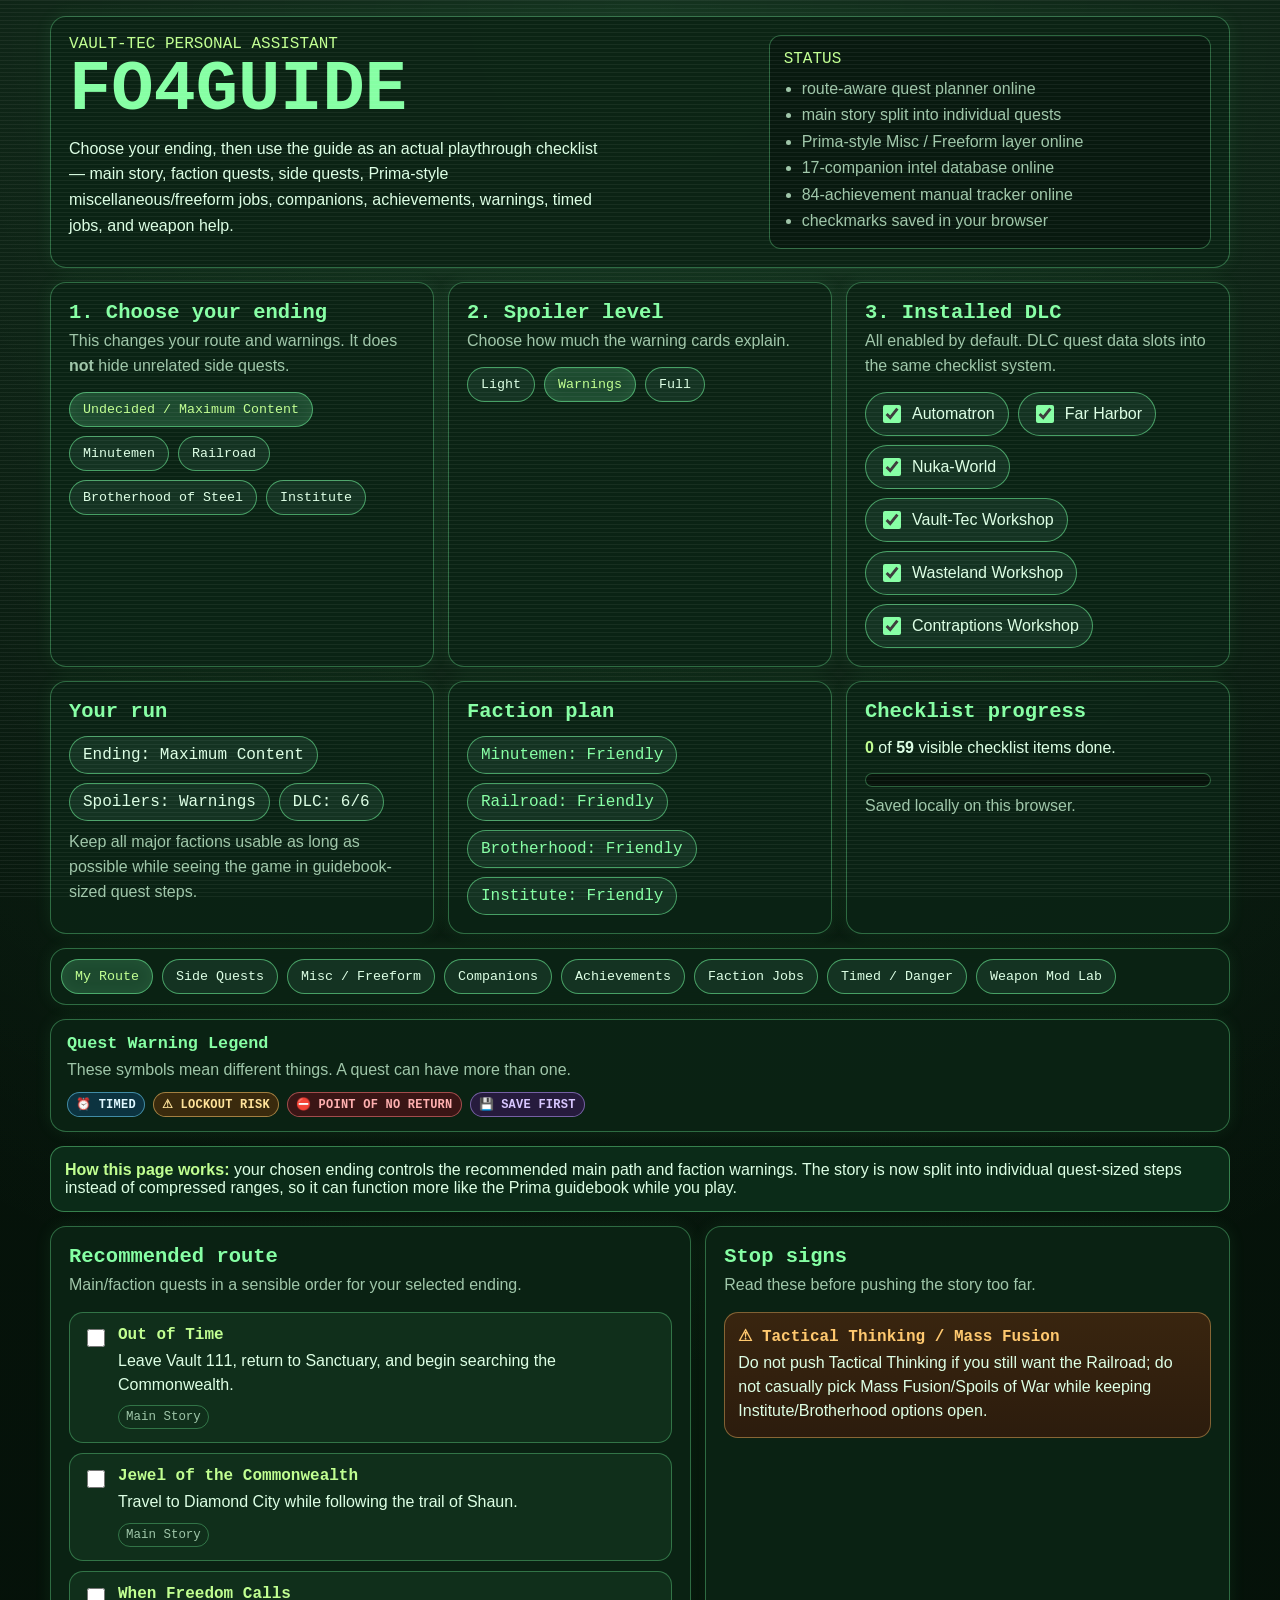
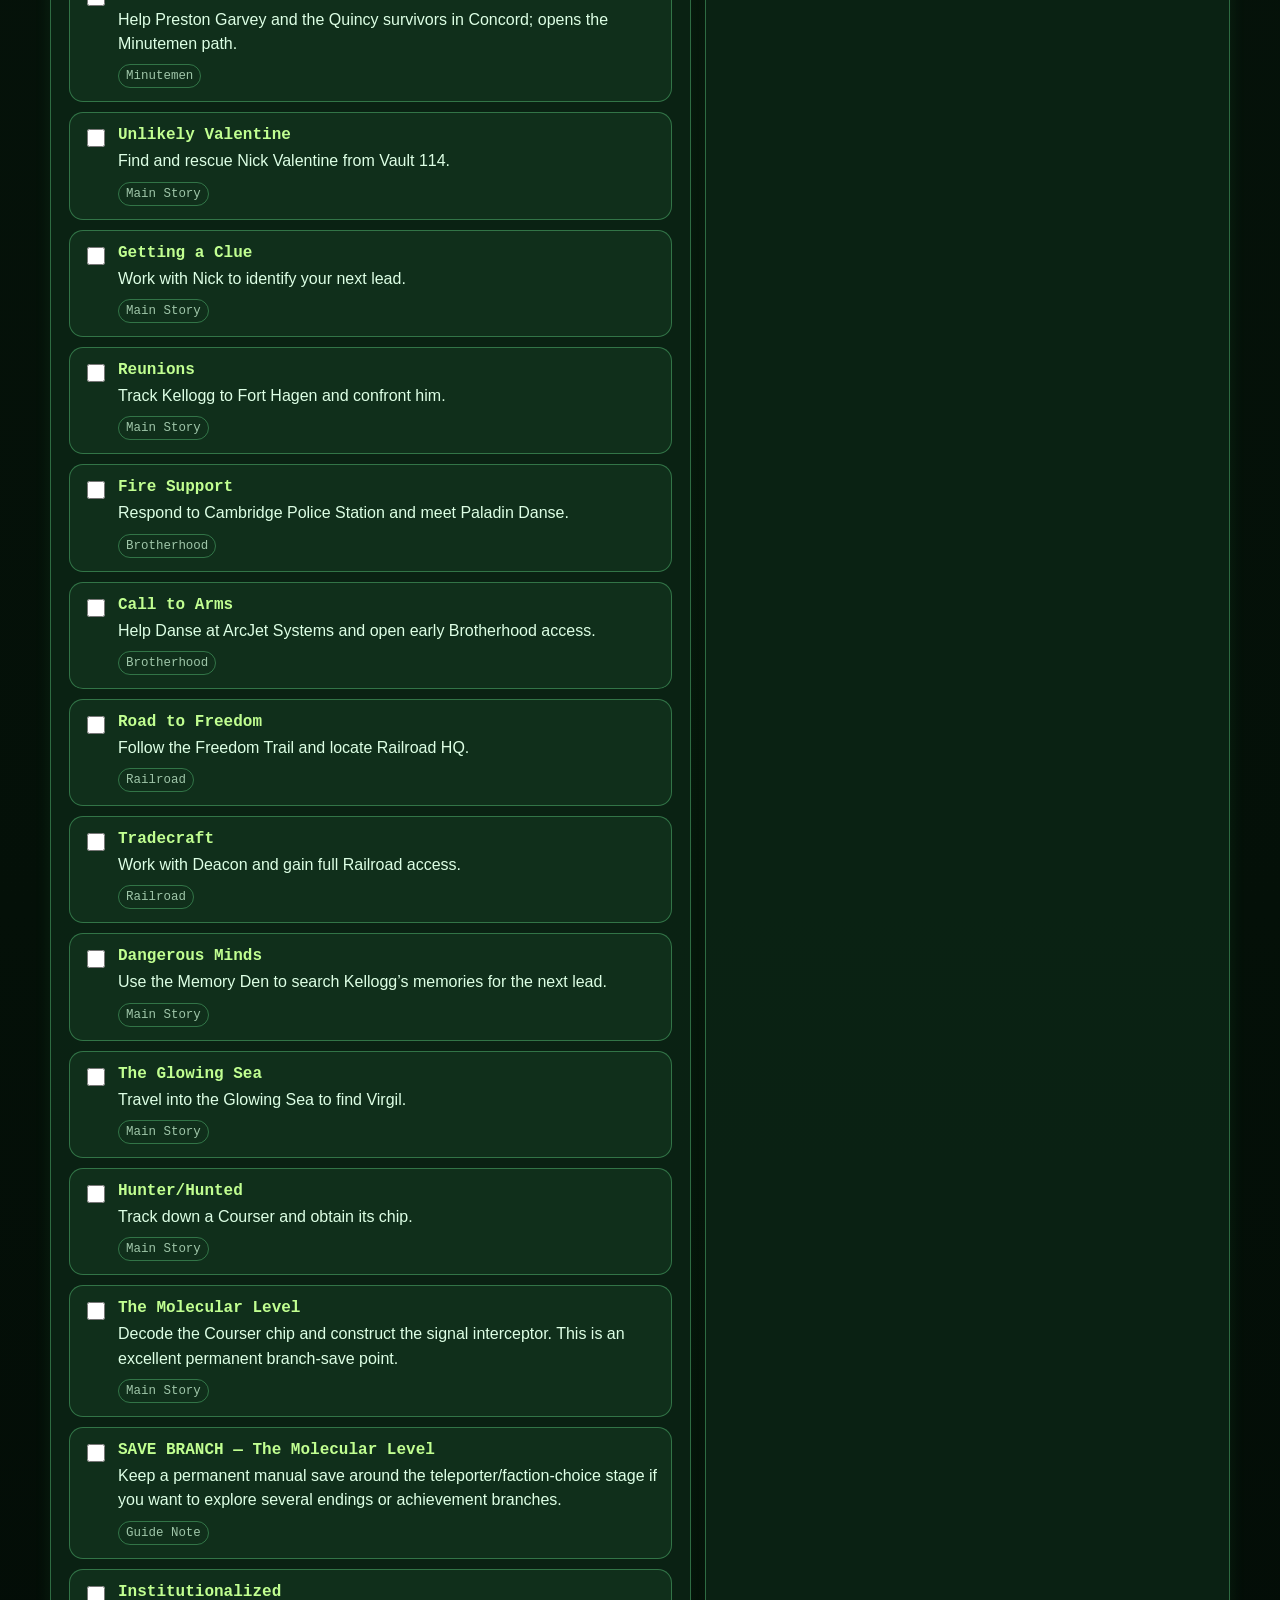
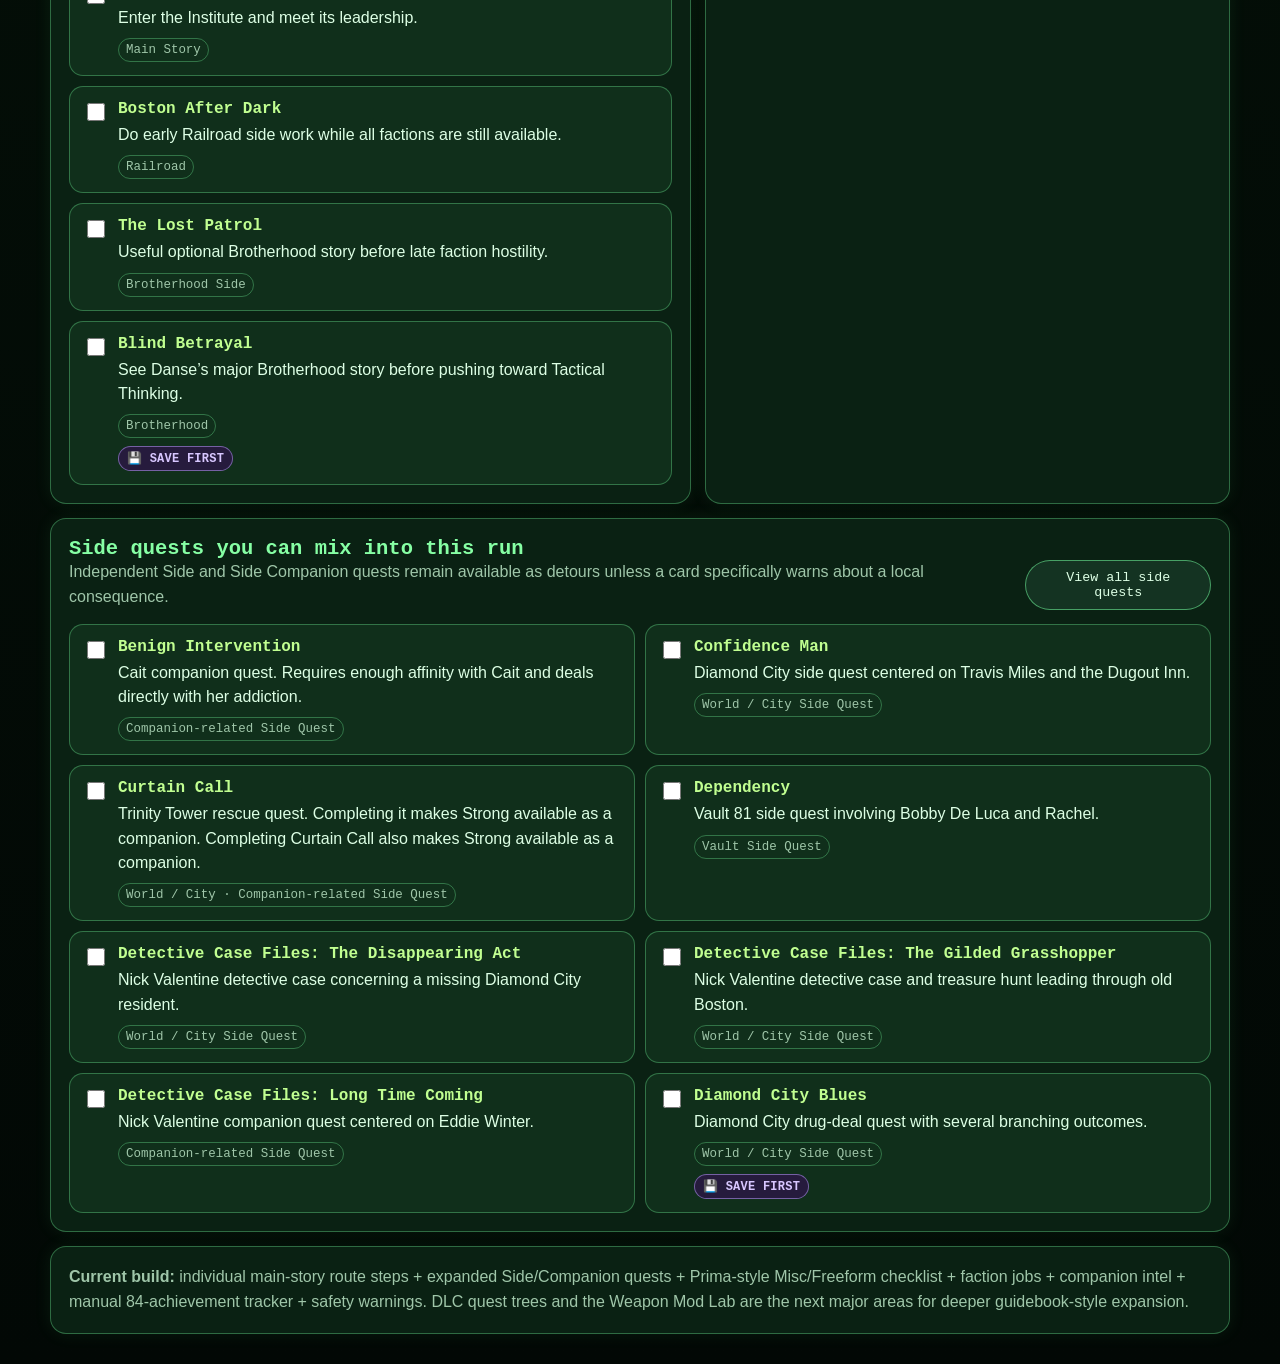
==== commit 5a33bd3a: "Add Prima-style Misc and Freeform guidebook tab" ====
--- a/index.html
+++ b/index.html
@@ -6,12 +6,13 @@
 <title>FO4GUIDE</title>
 <link rel="stylesheet" href="styles.css">
 <link rel="stylesheet" href="achievements.css">
+<link rel="stylesheet" href="guidebook.css">
 </head>
 <body>
 <div class="wrap">
 <header class="box hero">
-<div><p class="eyebrow">Vault-Tec Personal Assistant</p><h1>FO4GUIDE</h1><p class="sub">Choose your ending, then use the guide as an actual playthrough checklist — main story, faction quests, side quests, companions, achievements, warnings, timed jobs, and weapon help.</p></div>
-<div class="terminal"><p>STATUS</p><ul><li>route-aware quest planner online</li><li>independent side quests always visible</li><li>17-companion intel database online</li><li>84-achievement manual tracker online</li><li>checkmarks saved in your browser</li></ul></div>
+<div><p class="eyebrow">Vault-Tec Personal Assistant</p><h1>FO4GUIDE</h1><p class="sub">Choose your ending, then use the guide as an actual playthrough checklist — main story, faction quests, side quests, Prima-style miscellaneous/freeform jobs, companions, achievements, warnings, timed jobs, and weapon help.</p></div>
+<div class="terminal"><p>STATUS</p><ul><li>route-aware quest planner online</li><li>main story split into individual quests</li><li>Prima-style Misc / Freeform layer online</li><li>17-companion intel database online</li><li>84-achievement manual tracker online</li><li>checkmarks saved in your browser</li></ul></div>
 </header>
 
 <section class="grid3">
@@ -29,6 +30,7 @@
 <nav class="box tabs">
 <button class="tab active" data-tab="route">My Route</button>
 <button class="tab" data-tab="sidequests">Side Quests</button>
+<button class="tab" data-tab="guidebook">Misc / Freeform</button>
 <button class="tab" data-tab="companions">Companions</button>
 <button class="tab" data-tab="achievements">Achievements</button>
 <button class="tab" data-tab="faction">Faction Jobs</button>
@@ -43,19 +45,31 @@
 </div>
 
 <section id="route" class="panel active">
-<div class="callout"><strong>How this page works:</strong> your chosen ending controls the main path and faction warnings. The big Side Quests list stays available because those quests are separate from the main/faction questlines. You can freely use them as detours unless a card specifically warns about a local choice.</div>
+<div class="callout"><strong>How this page works:</strong> your chosen ending controls the recommended main path and faction warnings. The story is now split into individual quest-sized steps instead of compressed ranges, so it can function more like the Prima guidebook while you play.</div>
 <div class="grid2">
-<div class="box card"><h2>Recommended route</h2><p class="top">Main/faction steps in a sensible order for your selected ending.</p><div id="steps" class="list"></div></div>
+<div class="box card"><h2>Recommended route</h2><p class="top">Main/faction quests in a sensible order for your selected ending.</p><div id="steps" class="list"></div></div>
 <div class="box card"><h2>Stop signs</h2><p class="top">Read these before pushing the story too far.</p><div id="warnings" class="list"></div></div>
 </div>
-<div class="box card" style="margin-top:14px"><div class="section-title"><div><h2>Side quests you can mix into this run</h2><p class="top">These are independent of your selected ending. Local quest choices can still have their own consequences.</p></div><button onclick="openTab('sidequests')">View all side quests</button></div><div id="sidePreview" class="questgrid"></div></div>
+<div class="box card" style="margin-top:14px"><div class="section-title"><div><h2>Side quests you can mix into this run</h2><p class="top">Independent Side and Side Companion quests remain available as detours unless a card specifically warns about a local consequence.</p></div><button onclick="openTab('sidequests')">View all side quests</button></div><div id="sidePreview" class="questgrid"></div></div>
 </section>
 
 <section id="sidequests" class="panel">
-<div class="box card"><h2>Base-game Side Quests</h2><p class="top">The guidebook lists these separately from main and faction quests. Companion-related quests are tagged so you can spot them quickly.</p>
+<div class="box card"><h2>Base-game Side & Companion Quests</h2><p class="top">These are kept separate from Main, Faction, Miscellaneous and Freeform content. Where Prima explicitly uses a different classification, its classification takes priority and that quest is moved to the Misc / Freeform tab.</p>
 <input id="sideSearch" class="search" placeholder="Search side quests..." autocomplete="off">
 <div class="filterbar"><button class="sideFilter active" data-filter="all">All</button><button class="sideFilter" data-filter="world">World / City</button><button class="sideFilter" data-filter="companion">Companion</button><button class="sideFilter" data-filter="vault">Vault</button></div>
 <div id="sideList" class="questgrid"></div></div>
+</section>
+
+<section id="guidebook" class="panel">
+<div class="box card guidebook-intro">
+  <div class="section-title"><div><p class="eyebrow">PRIMA QUEST CLASSIFICATION</p><h2>Miscellaneous & Freeform</h2><p class="top">The guidebook treats many small jobs separately from full Side Quests. This section restores that layer instead of flattening everything together.</p></div><span class="pill">Guidebook layer</span></div>
+  <div class="callout"><strong>How the labels work:</strong> <span class="prima-badge">PRIMA ✓</span> means I directly verified that classification or quest reference in your uploaded Prima guide. Other entries are cross-checked against the game’s quest structure and kept separate so the site does not pretend they were directly confirmed by the book.</div>
+  <div class="guidebook-overall"><p id="guidebookProgressText">0 entries checked off</p><div class="guidebook-progress"><div id="guidebookProgressFill"></div></div></div>
+  <input id="guidebookSearch" class="search" placeholder="Search Misc, Freeform, location, companion..." autocomplete="off">
+  <div id="guidebookFilters" class="filterbar"></div>
+  <p class="guidebook-note">Prima sometimes uses “Freeform” where modern Fallout references use “unmarked,” and a few quests are classified differently by newer community lists. For this tab, verified Prima terminology wins.</p>
+  <div id="guidebookList" class="guidebook-grid"></div>
+</div>
 </section>
 
 <section id="companions" class="panel">
@@ -101,7 +115,7 @@
   <div id="achievementFilters" class="filterbar"></div>
   <p class="achievement-filter-note">Tip: click a DLC progress tile or use the filters to focus on one pack. “Unchecked” is handy when you are hunting the last few.</p>
   <div id="achievementList" class="achievement-list"></div>
-  <p class="achievement-source-note">Achievement names and total are based on Fallout 4's Steam achievement set; the short goal text is written for this guide.</p>
+  <p class="achievement-source-note">Achievement names and total are based on Fallout 4's Steam achievement set; base-game descriptions are also cross-checked against the Prima achievement appendix where available.</p>
 </div>
 </section>
 
@@ -127,13 +141,15 @@
 </div>
 </section>
 
-<div class="box card footer"><p class="small"><b>Current build:</b> route planner + major Side Quests + route-specific faction jobs + companion intel + manual 84-achievement tracker. DLC quest trees and more freeform/location quests can continue slotting into the same tabs.</p></div>
+<div class="box card footer"><p class="small"><b>Current build:</b> individual main-story route steps + expanded Side/Companion quests + Prima-style Misc/Freeform checklist + faction jobs + companion intel + manual 84-achievement tracker + safety warnings. DLC quest trees and the Weapon Mod Lab are the next major areas for deeper guidebook-style expansion.</p></div>
 </div>
 <script src="data-routes.js"></script>
 <script src="data-factions.js"></script>
 <script src="data-weapons.js"></script>
 <script src="data-companions.js"></script>
+<script src="data-guidebook.js"></script>
 <script src="app.js"></script>
+<script src="guidebook.js"></script>
 <script src="safety.js"></script>
 <script src="data-achievements.js"></script>
 <script src="achievements.js"></script>
--- a/guidebook.css
+++ b/guidebook.css
@@ -0,0 +1 @@
+.guidebook-intro{margin-bottom:14px}.guidebook-overall{margin:14px 0;padding:14px;border:1px solid var(--line);border-radius:12px;background:#07150d}.guidebook-progress{height:14px;border:1px solid var(--line);border-radius:999px;overflow:hidden;background:#020805}.guidebook-progress>div{height:100%;background:linear-gradient(90deg,#62ff9a,#b6ffd0);width:0;transition:width .2s ease}.guidebook-percent{margin-left:8px;color:var(--bright)}.guidebook-grid{display:grid;grid-template-columns:repeat(2,minmax(0,1fr));gap:10px}.guidebook-card{display:grid;grid-template-columns:auto 1fr;gap:12px;align-items:start;padding:13px;border:1px solid var(--line);border-radius:12px;background:#06110a;cursor:pointer}.guidebook-card:hover{border-color:var(--bright)}.guidebook-card.done{opacity:.67}.guidebook-card.done h3{text-decoration:line-through}.guidebook-card input{margin-top:5px;accent-color:var(--bright)}.guidebook-title{display:flex;justify-content:space-between;gap:10px;align-items:flex-start}.guidebook-title h3{margin:0;color:var(--text)}.guidebook-body p{margin:7px 0 0;color:var(--muted);line-height:1.45}.guidebook-badges{display:flex;flex-wrap:wrap;gap:5px;justify-content:flex-end}.prima-badge{display:inline-flex;padding:3px 7px;border-radius:999px;border:1px solid #8dffad88;background:#0d2b18;color:#aaffc0;font:700 .72rem Consolas,"Courier New",monospace;white-space:nowrap}.guidebook-area{font-size:.82rem!important;color:#8fdba8!important}.guidebook-note{font-size:.88rem;color:var(--muted);line-height:1.5}.guidebook-legend{display:flex;gap:8px;flex-wrap:wrap;margin-top:10px}@media(max-width:760px){.guidebook-grid{grid-template-columns:1fr}.guidebook-title{display:block}.guidebook-badges{justify-content:flex-start;margin-top:7px}}
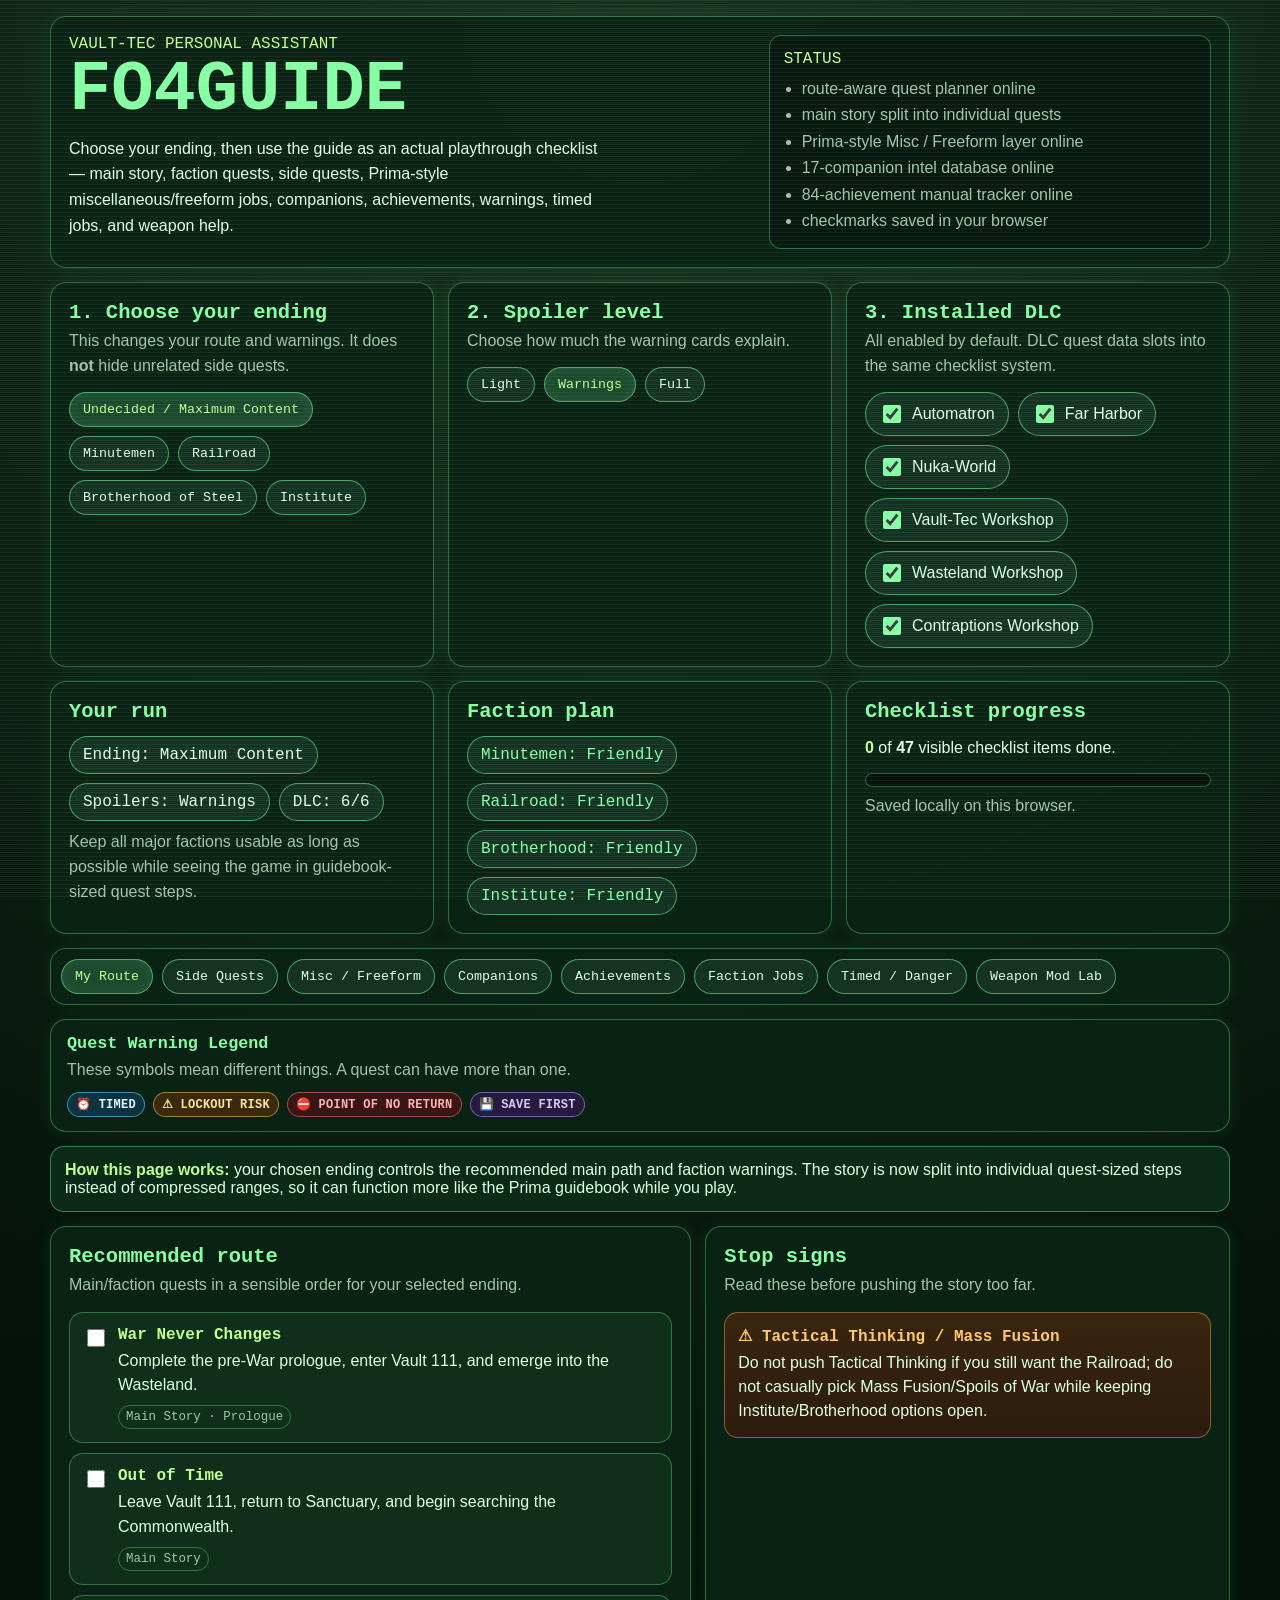
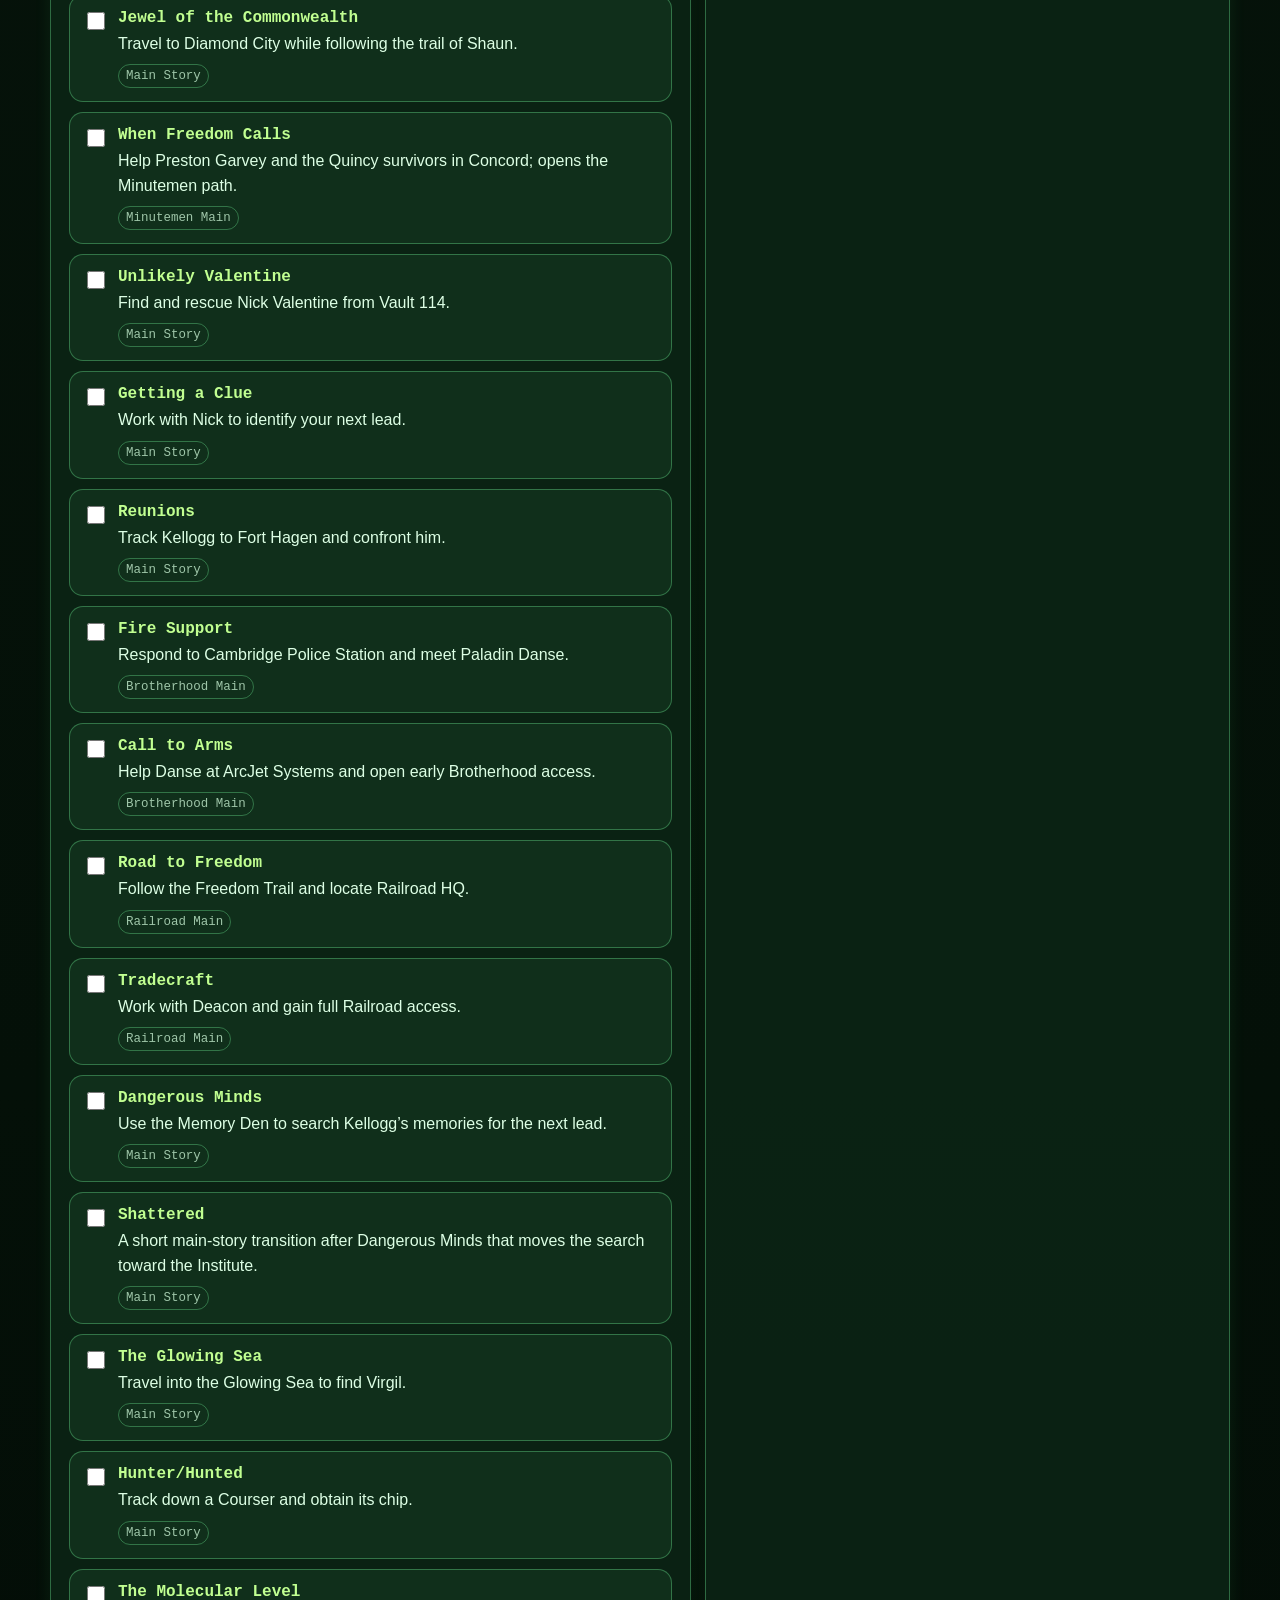
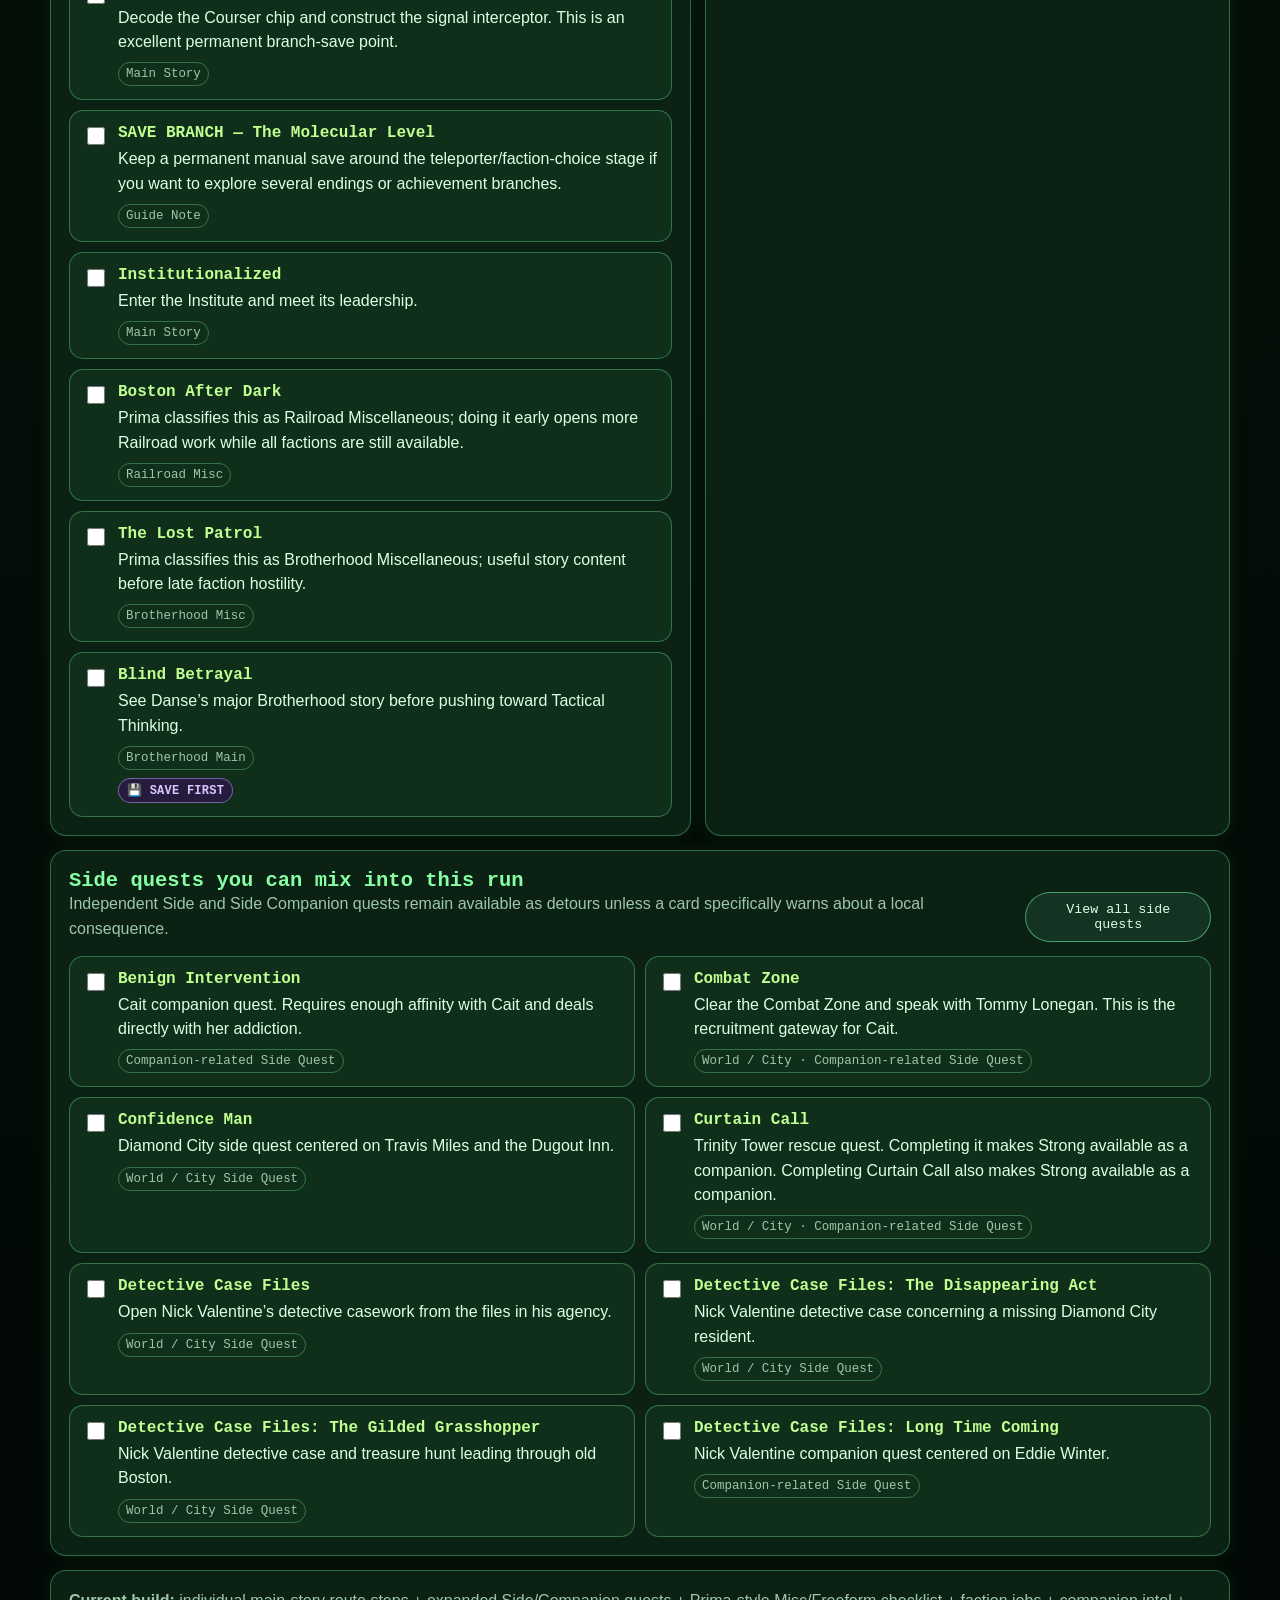
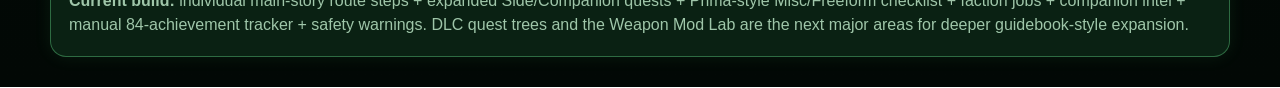
==== commit 376ce149: "Load Prima prologue overlay and clarify verified questbook layer" ====
--- a/index.html
+++ b/index.html
@@ -63,11 +63,11 @@
 <section id="guidebook" class="panel">
 <div class="box card guidebook-intro">
   <div class="section-title"><div><p class="eyebrow">PRIMA QUEST CLASSIFICATION</p><h2>Miscellaneous & Freeform</h2><p class="top">The guidebook treats many small jobs separately from full Side Quests. This section restores that layer instead of flattening everything together.</p></div><span class="pill">Guidebook layer</span></div>
-  <div class="callout"><strong>How the labels work:</strong> <span class="prima-badge">PRIMA ✓</span> means I directly verified that classification or quest reference in your uploaded Prima guide. Other entries are cross-checked against the game’s quest structure and kept separate so the site does not pretend they were directly confirmed by the book.</div>
+  <div class="callout"><strong>Source rule:</strong> <span class="prima-badge">PRIMA ✓</span> means the quest/activity and its classification were verified against the Prima guide material or Prima quest index. This layer now contains only Prima-grounded base-game entries rather than padding it with uncertain modern-list items.</div>
   <div class="guidebook-overall"><p id="guidebookProgressText">0 entries checked off</p><div class="guidebook-progress"><div id="guidebookProgressFill"></div></div></div>
   <input id="guidebookSearch" class="search" placeholder="Search Misc, Freeform, location, companion..." autocomplete="off">
   <div id="guidebookFilters" class="filterbar"></div>
-  <p class="guidebook-note">Prima sometimes uses “Freeform” where modern Fallout references use “unmarked,” and a few quests are classified differently by newer community lists. For this tab, verified Prima terminology wins.</p>
+  <p class="guidebook-note">Prima sometimes uses “Freeform” or “Location Quest” where modern Fallout references use “unmarked” or group the activity differently. For this tab, verified Prima terminology wins.</p>
   <div id="guidebookList" class="guidebook-grid"></div>
 </div>
 </section>
@@ -148,6 +148,7 @@
 <script src="data-weapons.js"></script>
 <script src="data-companions.js"></script>
 <script src="data-guidebook.js"></script>
+<script src="route-prologue.js"></script>
 <script src="app.js"></script>
 <script src="guidebook.js"></script>
 <script src="safety.js"></script>
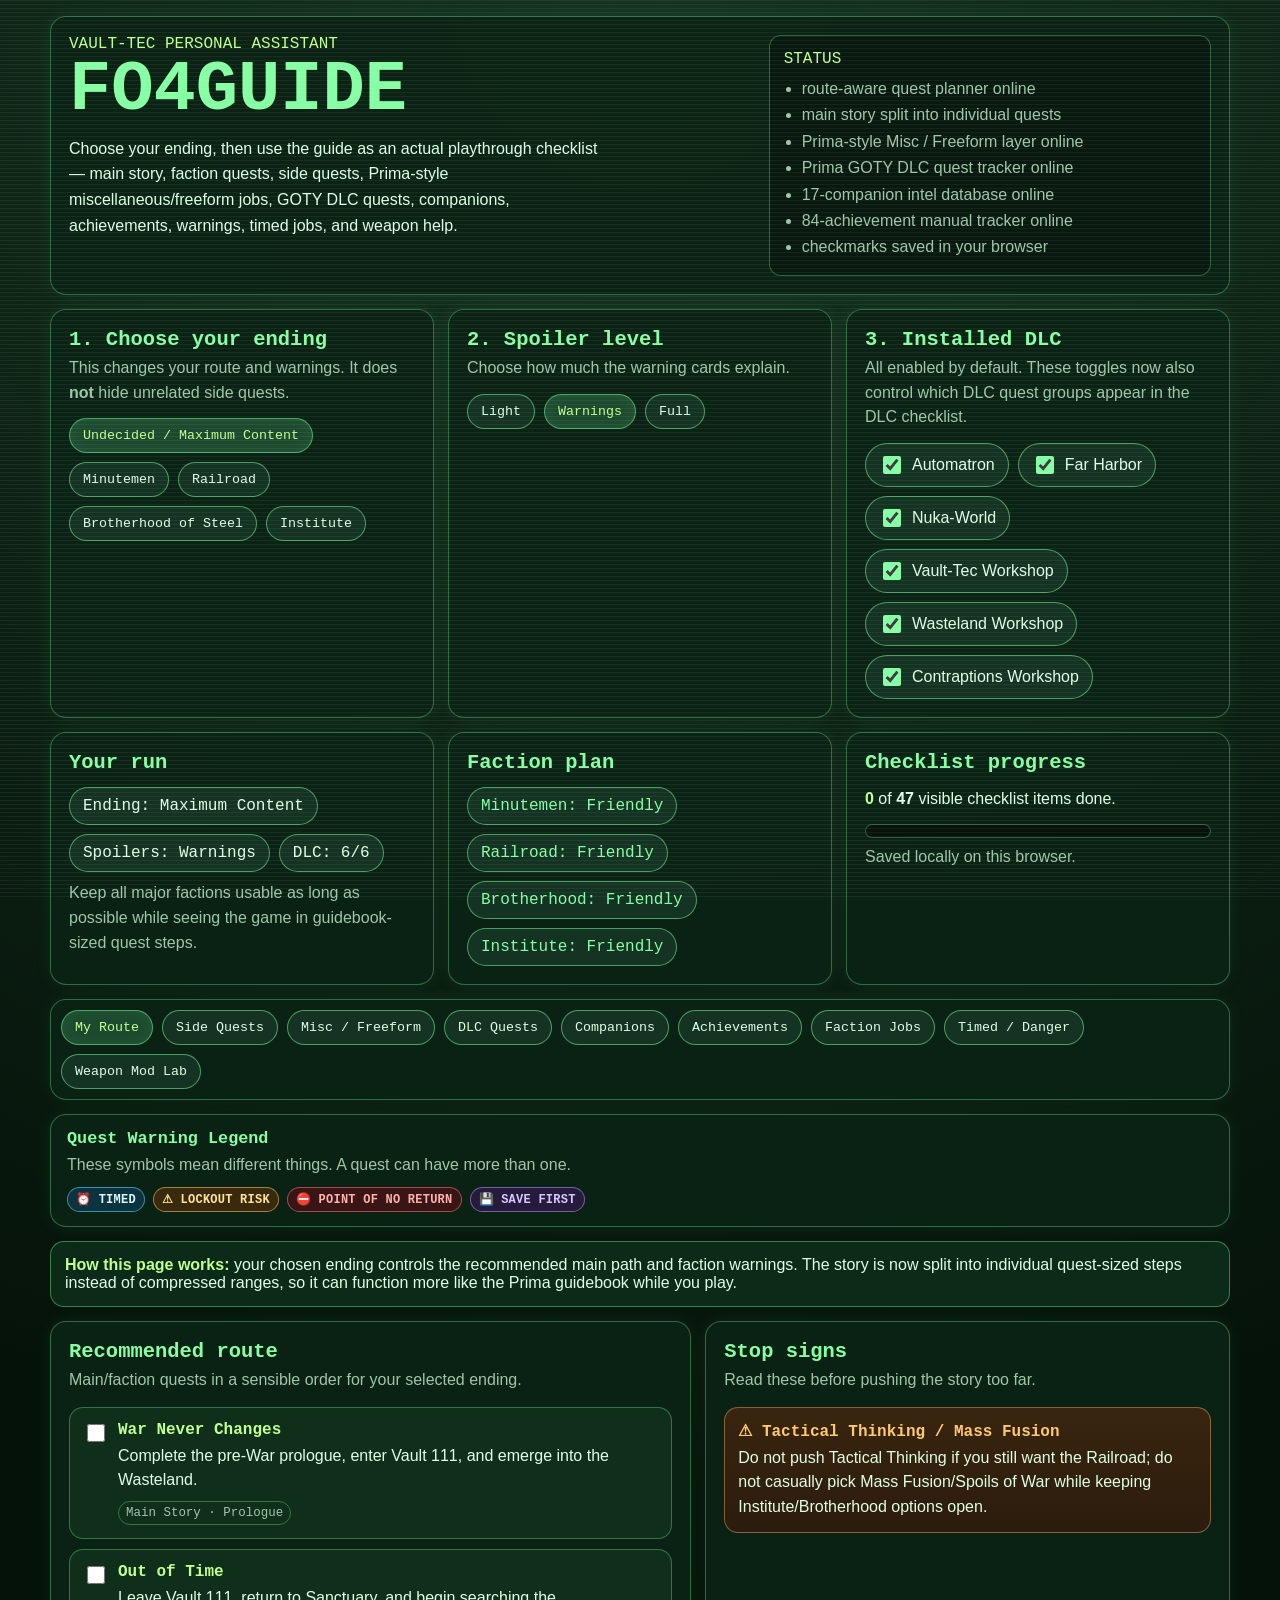
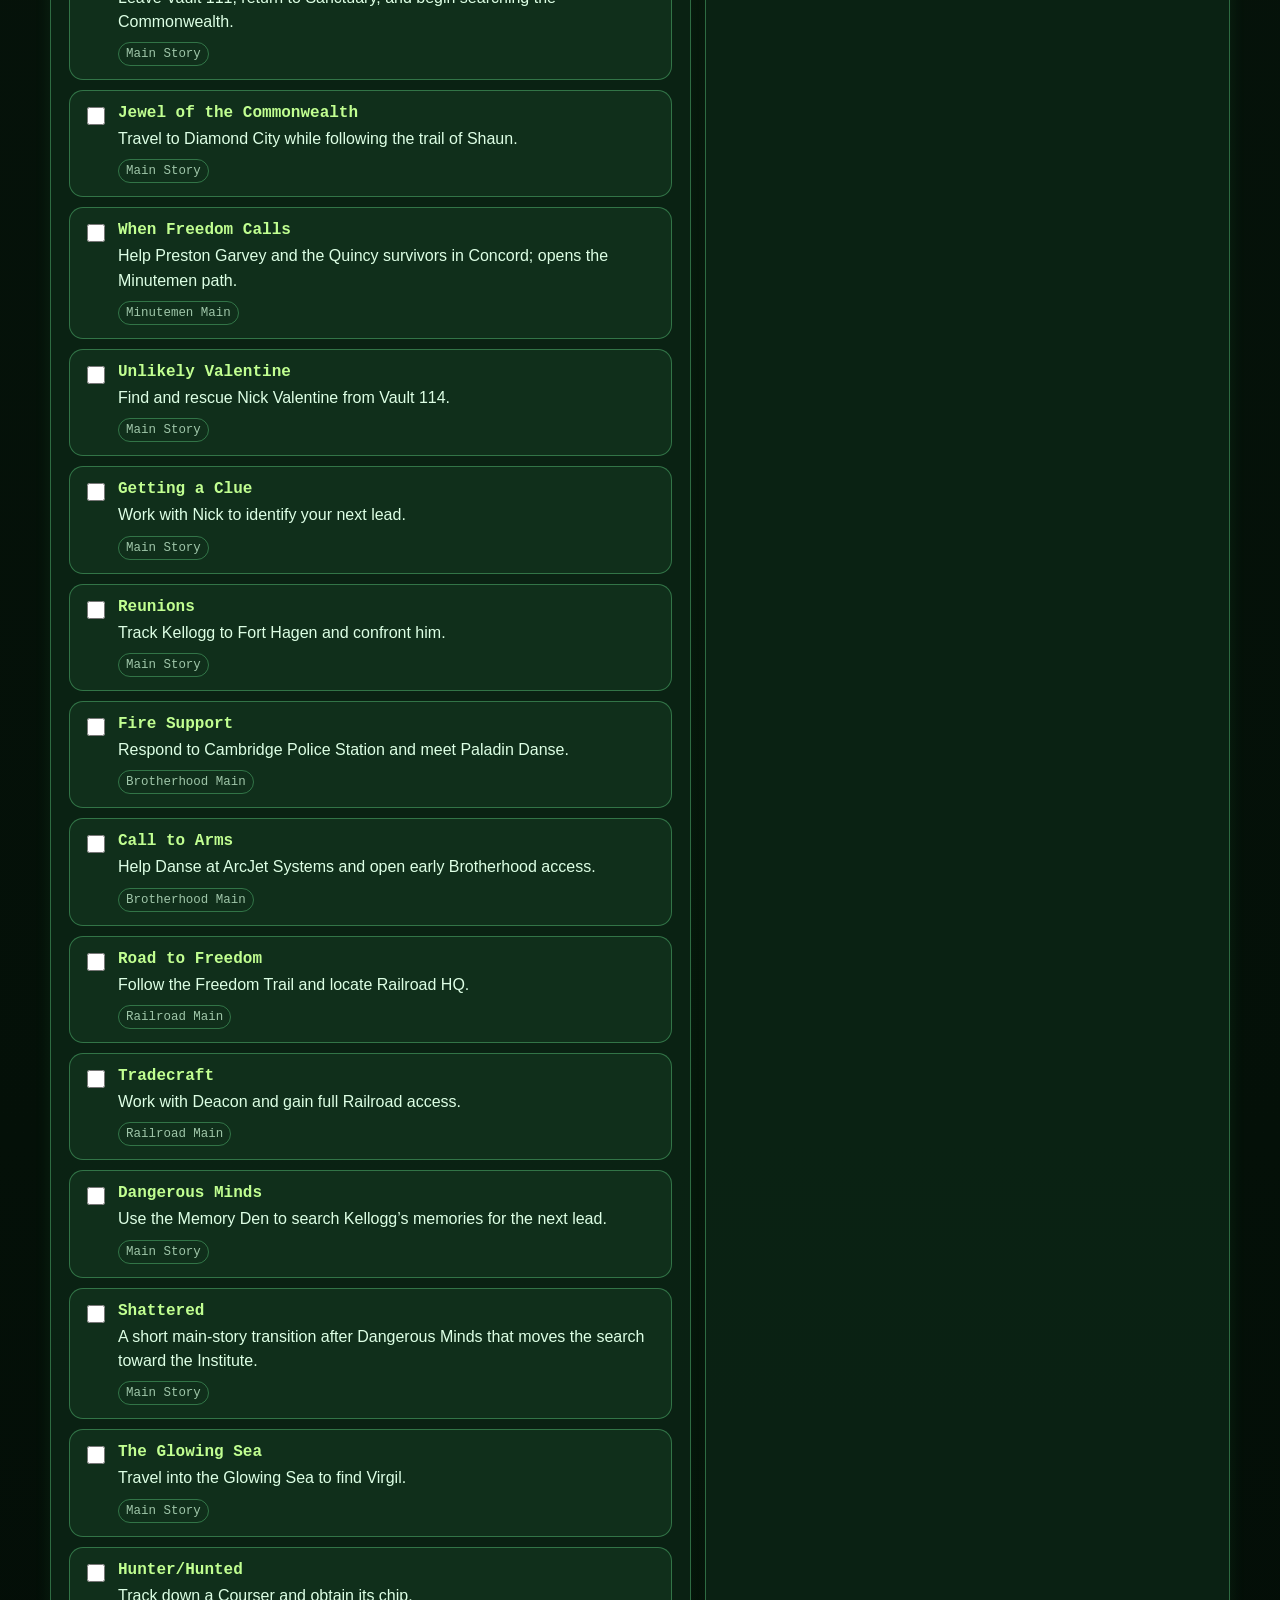
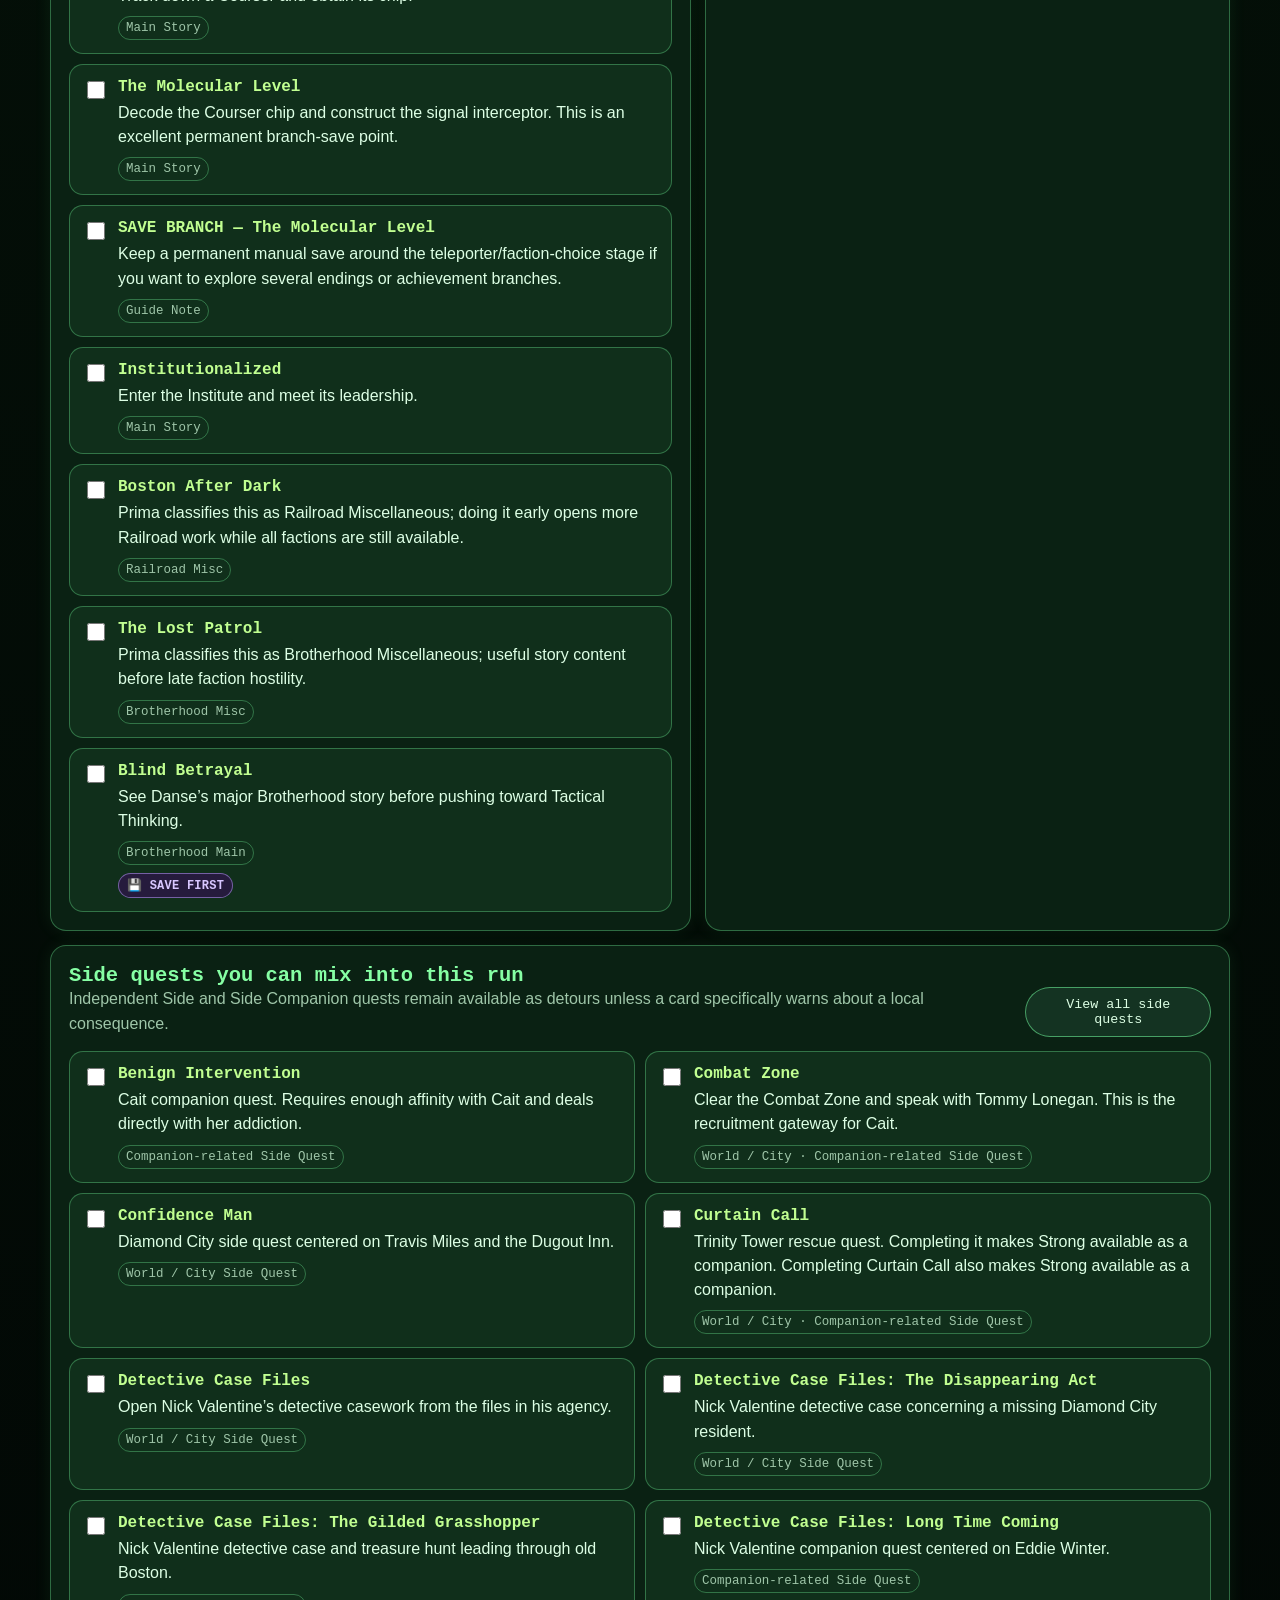
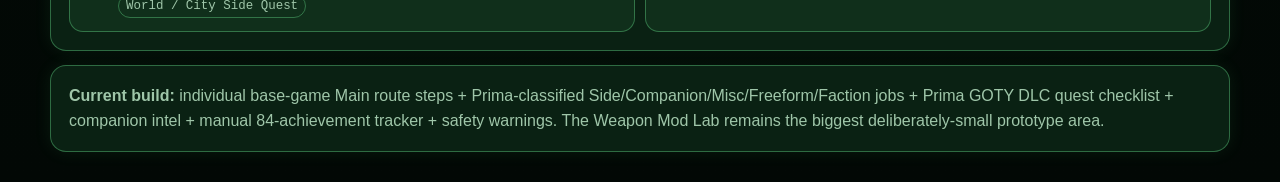
==== commit f75cb103: "Add Prima GOTY DLC quest checklist tab" ====
--- a/index.html
+++ b/index.html
@@ -7,18 +7,19 @@
 <link rel="stylesheet" href="styles.css">
 <link rel="stylesheet" href="achievements.css">
 <link rel="stylesheet" href="guidebook.css">
+<link rel="stylesheet" href="dlc.css">
 </head>
 <body>
 <div class="wrap">
 <header class="box hero">
-<div><p class="eyebrow">Vault-Tec Personal Assistant</p><h1>FO4GUIDE</h1><p class="sub">Choose your ending, then use the guide as an actual playthrough checklist — main story, faction quests, side quests, Prima-style miscellaneous/freeform jobs, companions, achievements, warnings, timed jobs, and weapon help.</p></div>
-<div class="terminal"><p>STATUS</p><ul><li>route-aware quest planner online</li><li>main story split into individual quests</li><li>Prima-style Misc / Freeform layer online</li><li>17-companion intel database online</li><li>84-achievement manual tracker online</li><li>checkmarks saved in your browser</li></ul></div>
+<div><p class="eyebrow">Vault-Tec Personal Assistant</p><h1>FO4GUIDE</h1><p class="sub">Choose your ending, then use the guide as an actual playthrough checklist — main story, faction quests, side quests, Prima-style miscellaneous/freeform jobs, GOTY DLC quests, companions, achievements, warnings, timed jobs, and weapon help.</p></div>
+<div class="terminal"><p>STATUS</p><ul><li>route-aware quest planner online</li><li>main story split into individual quests</li><li>Prima-style Misc / Freeform layer online</li><li>Prima GOTY DLC quest tracker online</li><li>17-companion intel database online</li><li>84-achievement manual tracker online</li><li>checkmarks saved in your browser</li></ul></div>
 </header>
 
 <section class="grid3">
 <div class="box card"><h2>1. Choose your ending</h2><p class="top">This changes your route and warnings. It does <b>not</b> hide unrelated side quests.</p><div id="routeBtns" class="row"></div></div>
 <div class="box card"><h2>2. Spoiler level</h2><p class="top">Choose how much the warning cards explain.</p><div id="spoilerBtns" class="row"></div></div>
-<div class="box card"><h2>3. Installed DLC</h2><p class="top">All enabled by default. DLC quest data slots into the same checklist system.</p><div id="dlcBox" class="row"></div></div>
+<div class="box card"><h2>3. Installed DLC</h2><p class="top">All enabled by default. These toggles now also control which DLC quest groups appear in the DLC checklist.</p><div id="dlcBox" class="row"></div></div>
 </section>
 
 <section class="grid3">
@@ -31,6 +32,7 @@
 <button class="tab active" data-tab="route">My Route</button>
 <button class="tab" data-tab="sidequests">Side Quests</button>
 <button class="tab" data-tab="guidebook">Misc / Freeform</button>
+<button class="tab" data-tab="dlcquests">DLC Quests</button>
 <button class="tab" data-tab="companions">Companions</button>
 <button class="tab" data-tab="achievements">Achievements</button>
 <button class="tab" data-tab="faction">Faction Jobs</button>
@@ -69,6 +71,17 @@
   <div id="guidebookFilters" class="filterbar"></div>
   <p class="guidebook-note">Prima sometimes uses “Freeform” or “Location Quest” where modern Fallout references use “unmarked” or group the activity differently. For this tab, verified Prima terminology wins.</p>
   <div id="guidebookList" class="guidebook-grid"></div>
+</div>
+</section>
+
+<section id="dlcquests" class="panel">
+<div class="box card">
+  <div class="section-title"><div><p class="eyebrow">PRIMA GOTY EXPANSIONS</p><h2>DLC Quest Checklist</h2><p class="top">Automatron, Far Harbor, Vault-Tec Workshop and Nuka-World quest structures based on Prima’s GOTY eGuide chapters. Wasteland Workshop and Contraptions Workshop are noted separately because they are workshop-system expansions rather than conventional questlines.</p></div><span class="pill">DLC-aware</span></div>
+  <div class="callout"><strong>Route warning:</strong> Nuka-World’s <b>Home Sweet Home</b> is intentionally called out because Commonwealth raider expansion can permanently damage a Preston-friendly Minutemen run. Far Harbor also contains several mutually exclusive outcome branches, so its Main cards are labeled accordingly.</div>
+  <div class="dlc-overall"><p id="dlcProgressText">0 DLC quests checked off</p><div class="dlc-progress"><div id="dlcProgressFill"></div></div></div>
+  <input id="dlcQuestSearch" class="search" placeholder="Search DLC quests, types, warnings..." autocomplete="off">
+  <div id="dlcQuestFilters" class="filterbar"></div>
+  <div id="dlcQuestGroups"></div>
 </div>
 </section>
 
@@ -141,16 +154,18 @@
 </div>
 </section>
 
-<div class="box card footer"><p class="small"><b>Current build:</b> individual main-story route steps + expanded Side/Companion quests + Prima-style Misc/Freeform checklist + faction jobs + companion intel + manual 84-achievement tracker + safety warnings. DLC quest trees and the Weapon Mod Lab are the next major areas for deeper guidebook-style expansion.</p></div>
+<div class="box card footer"><p class="small"><b>Current build:</b> individual base-game Main route steps + Prima-classified Side/Companion/Misc/Freeform/Faction jobs + Prima GOTY DLC quest checklist + companion intel + manual 84-achievement tracker + safety warnings. The Weapon Mod Lab remains the biggest deliberately-small prototype area.</p></div>
 </div>
 <script src="data-routes.js"></script>
 <script src="data-factions.js"></script>
 <script src="data-weapons.js"></script>
 <script src="data-companions.js"></script>
 <script src="data-guidebook.js"></script>
+<script src="data-dlc.js"></script>
 <script src="route-prologue.js"></script>
 <script src="app.js"></script>
 <script src="guidebook.js"></script>
+<script src="dlc.js"></script>
 <script src="safety.js"></script>
 <script src="data-achievements.js"></script>
 <script src="achievements.js"></script>
--- a/dlc.css
+++ b/dlc.css
@@ -0,0 +1 @@
+.dlc-overall{margin:14px 0;padding:14px;border:1px solid var(--line);border-radius:12px;background:#07150d}.dlc-progress{height:14px;border:1px solid var(--line);border-radius:999px;overflow:hidden;background:#020805}.dlc-progress>div{height:100%;width:0;background:linear-gradient(90deg,#62ff9a,#b6ffd0);transition:width .2s ease}.dlc-percent{margin-left:8px;color:var(--bright)}.dlc-group{margin-top:14px;padding:14px;border:1px solid var(--line);border-radius:12px;background:#051009}.dlc-group-head{display:flex;justify-content:space-between;gap:14px;align-items:flex-start;margin-bottom:10px}.dlc-group-head h2{margin:0;color:var(--bright)}.dlc-group-head p{margin:5px 0 0;color:var(--muted);line-height:1.45}.dlc-quest-grid{display:grid;grid-template-columns:repeat(2,minmax(0,1fr));gap:9px}.dlc-quest-card{display:grid;grid-template-columns:auto 1fr;gap:11px;padding:12px;border:1px solid var(--line);border-radius:10px;background:#06130b;cursor:pointer}.dlc-quest-card:hover{border-color:var(--bright)}.dlc-quest-card.done{opacity:.65}.dlc-quest-card.done h3{text-decoration:line-through}.dlc-quest-card input{margin-top:5px;accent-color:var(--bright)}.dlc-qhead{display:flex;justify-content:space-between;gap:8px;align-items:flex-start}.dlc-qhead h3{margin:0}.dlc-quest-card p{margin:6px 0;color:var(--muted);line-height:1.4}.dlc-source{font-size:.76rem;color:#84c99c}.workshop-only{background:#07100d}@media(max-width:760px){.dlc-quest-grid{grid-template-columns:1fr}.dlc-group-head,.dlc-qhead{display:block}.dlc-qhead .tag{display:inline-block;margin-top:6px}}
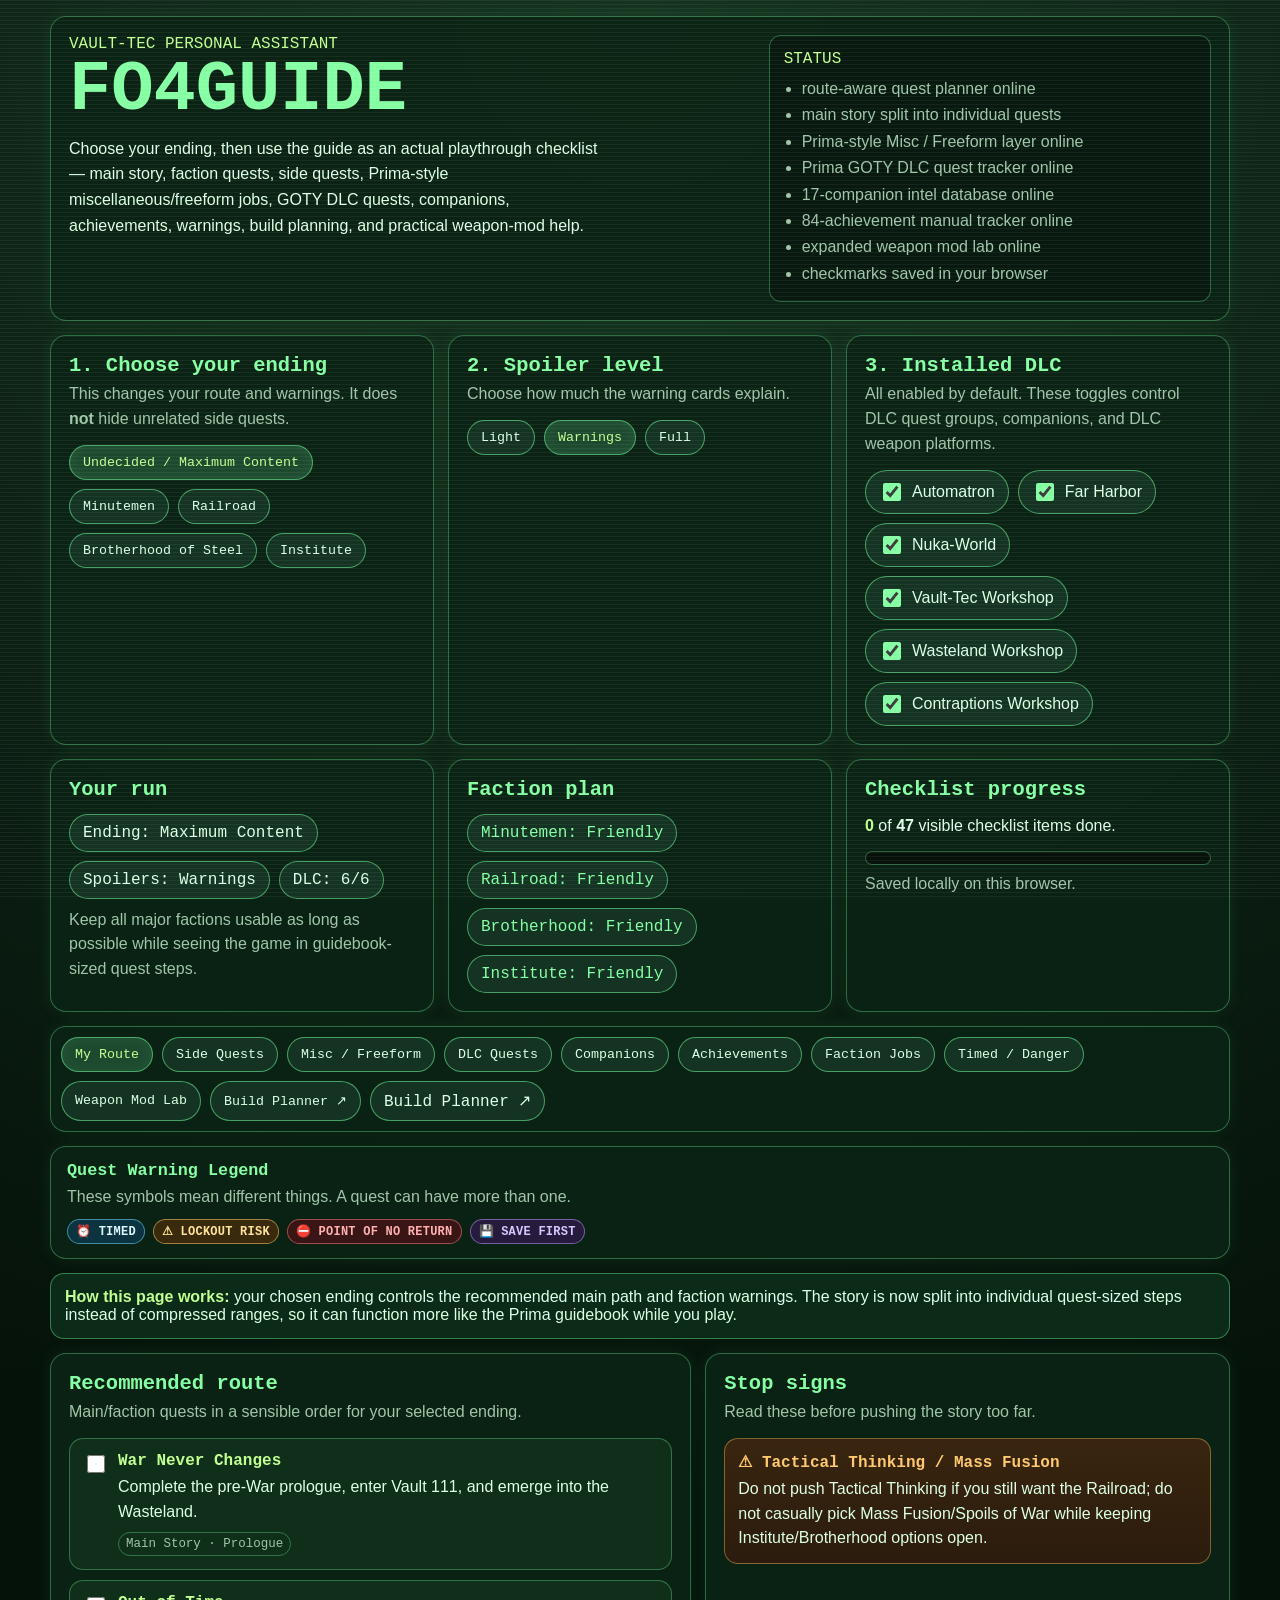
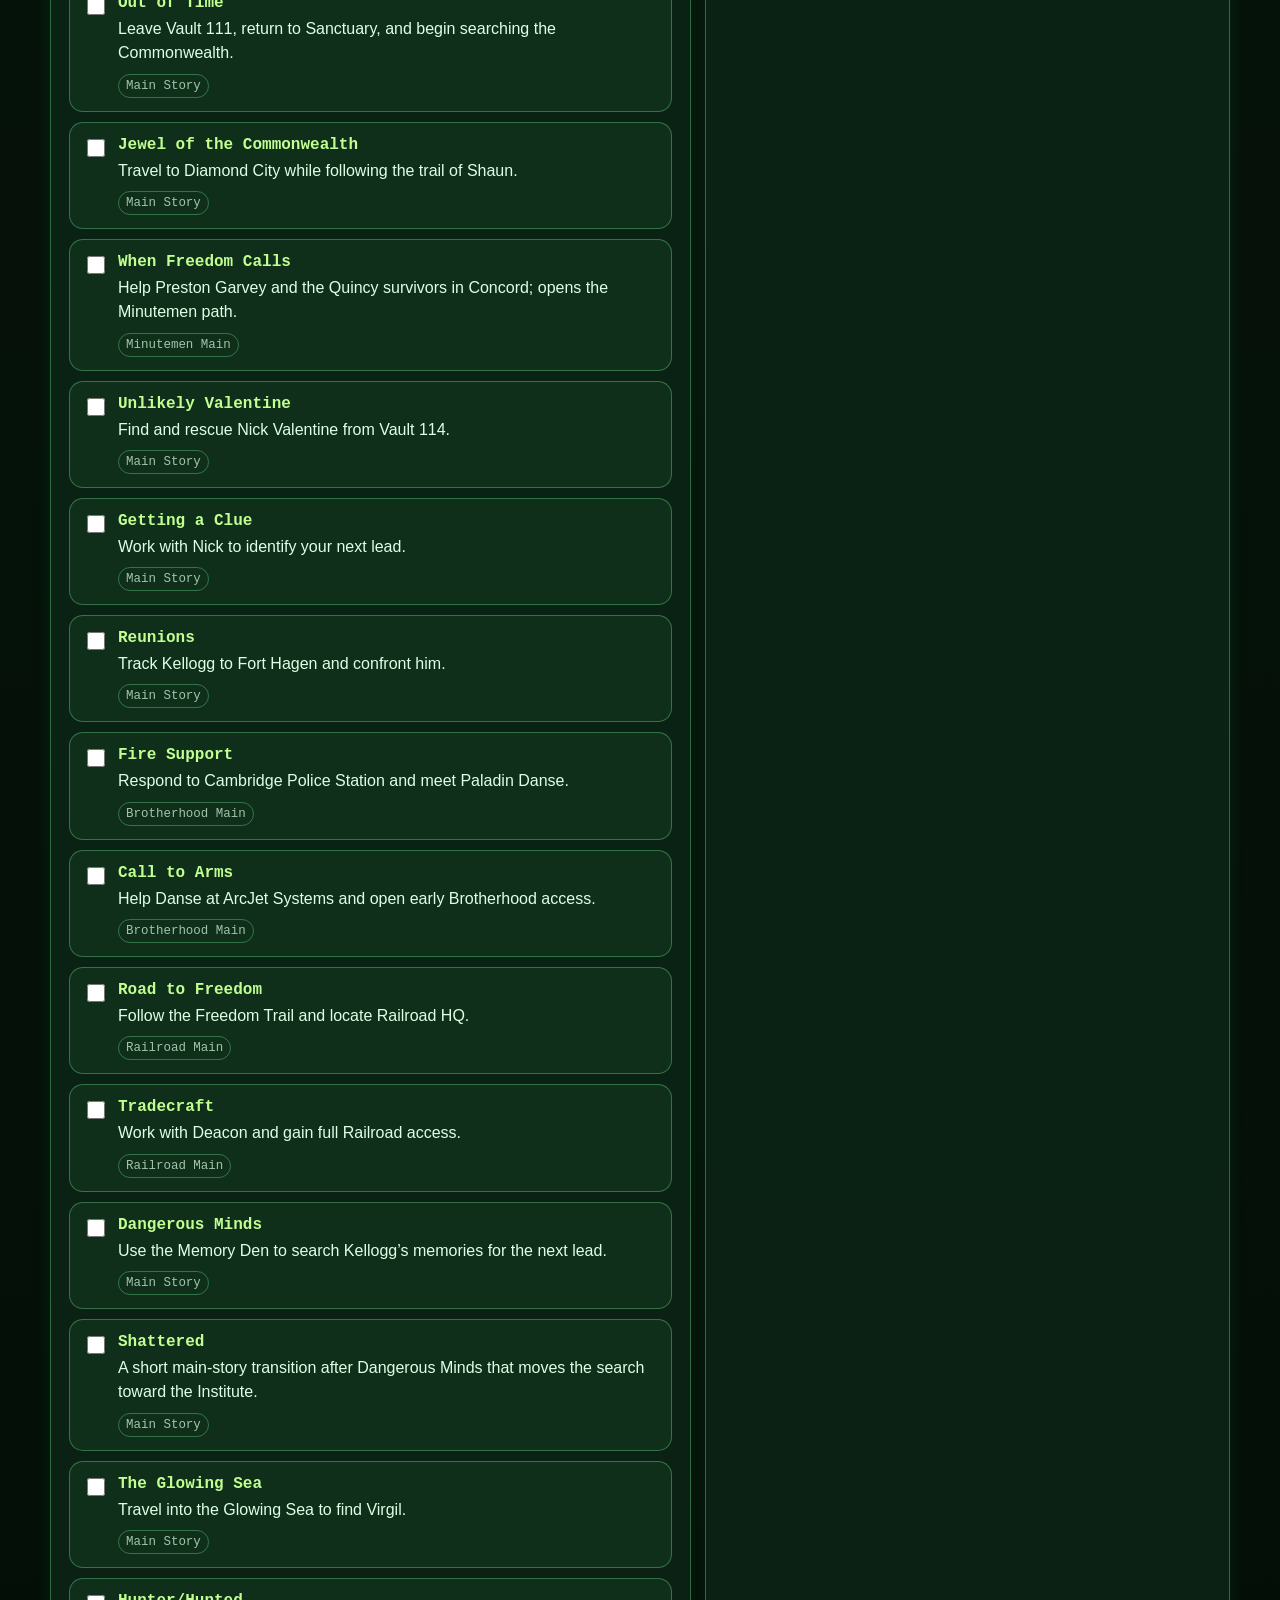
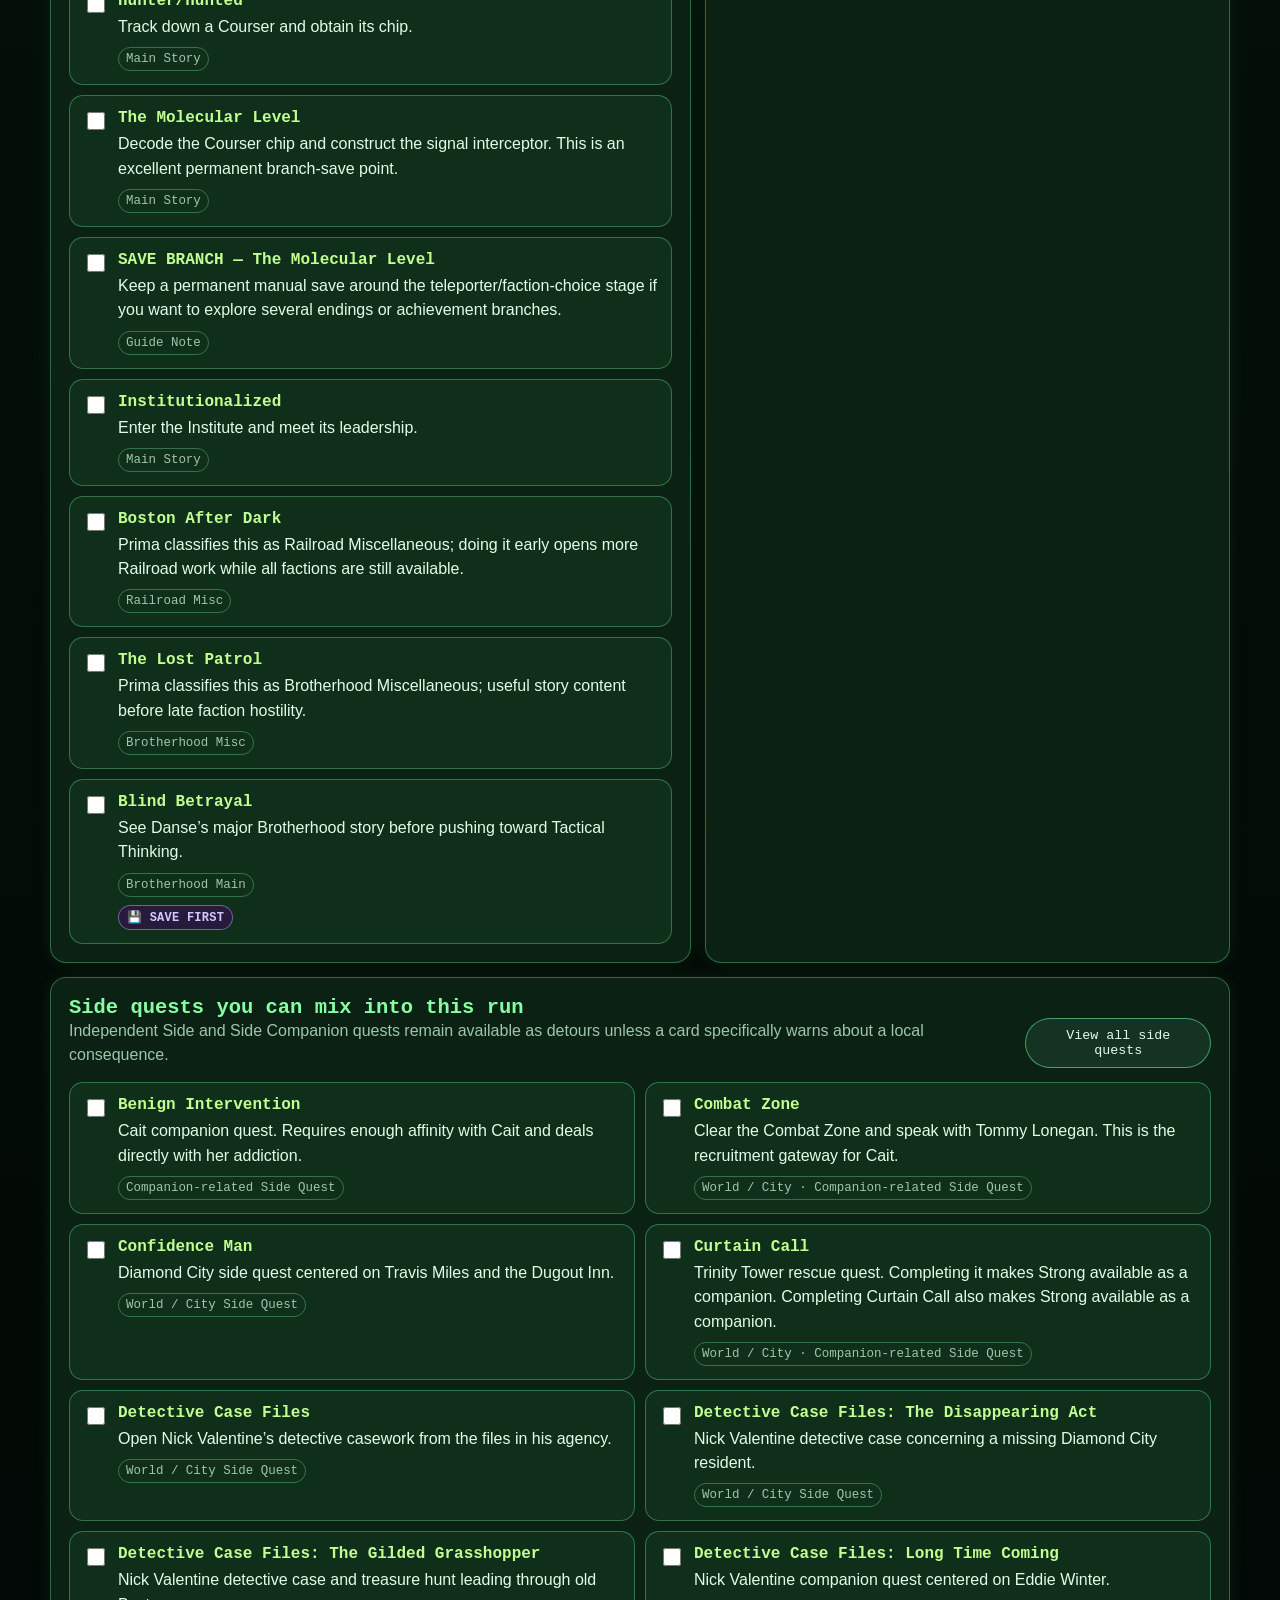
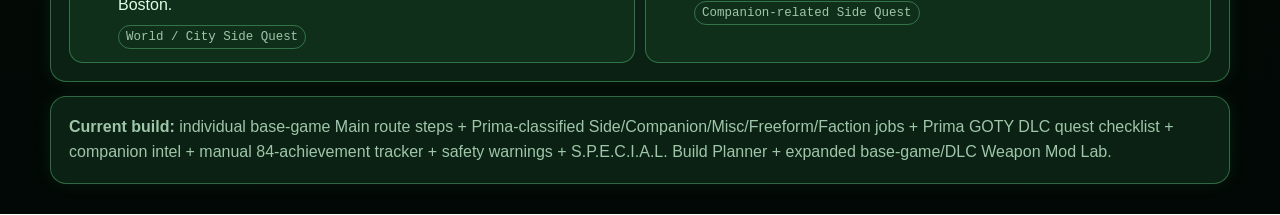
==== commit 583d0a73: "Upgrade Weapon Mod Lab interface" ====
--- a/index.html
+++ b/index.html
@@ -8,18 +8,19 @@
 <link rel="stylesheet" href="achievements.css">
 <link rel="stylesheet" href="guidebook.css">
 <link rel="stylesheet" href="dlc.css">
+<link rel="stylesheet" href="weapon-lab.css">
 </head>
 <body>
 <div class="wrap">
 <header class="box hero">
-<div><p class="eyebrow">Vault-Tec Personal Assistant</p><h1>FO4GUIDE</h1><p class="sub">Choose your ending, then use the guide as an actual playthrough checklist — main story, faction quests, side quests, Prima-style miscellaneous/freeform jobs, GOTY DLC quests, companions, achievements, warnings, timed jobs, and weapon help.</p></div>
-<div class="terminal"><p>STATUS</p><ul><li>route-aware quest planner online</li><li>main story split into individual quests</li><li>Prima-style Misc / Freeform layer online</li><li>Prima GOTY DLC quest tracker online</li><li>17-companion intel database online</li><li>84-achievement manual tracker online</li><li>checkmarks saved in your browser</li></ul></div>
+<div><p class="eyebrow">Vault-Tec Personal Assistant</p><h1>FO4GUIDE</h1><p class="sub">Choose your ending, then use the guide as an actual playthrough checklist — main story, faction quests, side quests, Prima-style miscellaneous/freeform jobs, GOTY DLC quests, companions, achievements, warnings, build planning, and practical weapon-mod help.</p></div>
+<div class="terminal"><p>STATUS</p><ul><li>route-aware quest planner online</li><li>main story split into individual quests</li><li>Prima-style Misc / Freeform layer online</li><li>Prima GOTY DLC quest tracker online</li><li>17-companion intel database online</li><li>84-achievement manual tracker online</li><li>expanded weapon mod lab online</li><li>checkmarks saved in your browser</li></ul></div>
 </header>
 
 <section class="grid3">
 <div class="box card"><h2>1. Choose your ending</h2><p class="top">This changes your route and warnings. It does <b>not</b> hide unrelated side quests.</p><div id="routeBtns" class="row"></div></div>
 <div class="box card"><h2>2. Spoiler level</h2><p class="top">Choose how much the warning cards explain.</p><div id="spoilerBtns" class="row"></div></div>
-<div class="box card"><h2>3. Installed DLC</h2><p class="top">All enabled by default. These toggles now also control which DLC quest groups appear in the DLC checklist.</p><div id="dlcBox" class="row"></div></div>
+<div class="box card"><h2>3. Installed DLC</h2><p class="top">All enabled by default. These toggles control DLC quest groups, companions, and DLC weapon platforms.</p><div id="dlcBox" class="row"></div></div>
 </section>
 
 <section class="grid3">
@@ -38,6 +39,7 @@
 <button class="tab" data-tab="faction">Faction Jobs</button>
 <button class="tab" data-tab="timed">Timed / Danger</button>
 <button class="tab" data-tab="weapons">Weapon Mod Lab</button>
+<button type="button" onclick="location.href='builds.html'">Build Planner ↗</button>
 </nav>
 
 <div id="questPeek" class="questpeek hidden" aria-live="polite">
@@ -136,7 +138,6 @@
 <div class="grid2">
 <div class="box card"><h2 id="factionTitle">Chosen faction storyline</h2><p id="factionIntro" class="top"></p><div id="factionMain" class="list"></div></div>
 <div class="box card"><h2>Optional faction jobs</h2><p class="top">Side, miscellaneous, and radiant work for your selected faction. Radiant jobs may repeat.</p><div id="factionSide" class="list"></div></div>
-</div>
 </section>
 
 <section id="timed" class="panel">
@@ -148,13 +149,32 @@
 </section>
 
 <section id="weapons" class="panel">
-<div class="grid2">
-<div class="box card"><h2>Weapon family</h2><div id="weaponBtns" class="row"></div><h2 style="margin-top:16px">Build goal</h2><div id="buildBtns" class="row"></div></div>
-<div class="box card"><h2>Suggested setup</h2><div id="weaponOut"></div></div>
+<div class="box card">
+  <div class="weapon-lab-head"><div><p class="eyebrow">VAULT-TEC WEAPONS WORKBENCH</p><h2>Weapon Mod Lab</h2><p class="top">Pick the exact weapon platform you are holding. The guide explains what each mod slot changes, which perks craft advanced parts, what build the weapon suits, and how to scavenge the attachment instead of crafting it.</p></div><span id="weaponCount" class="pill weapon-count">Weapon catalog</span></div>
+  <div class="weapon-basics">
+    <div class="weapon-basic"><h3>1 · CRAFT IT</h3><p>At a Weapons Workbench, advanced ballistic mods usually use <b>Gun Nut</b>, energy/high-tech mods use <b>Science!</b>, and melee mods use <b>Blacksmith</b>. Some high-end mods require two perk families.</p></div>
+    <div class="weapon-basic"><h3>2 · STEAL THE MOD</h3><p>Find or buy the same weapon with the attachment already installed. Replace that attachment with a cheap/basic one; the removed part becomes a loose mod you can reuse.</p></div>
+    <div class="weapon-basic"><h3>3 · DON'T SCRAP TOO FAST</h3><p>A boring enemy gun may be carrying an expensive suppressor, scope, receiver or stock. Check heavily-modified loot before scrapping or selling it.</p></div>
+  </div>
+  <div class="callout"><strong>Important weapon-perk rule:</strong> the attachment can change which damage perk applies. A semi-auto rifle/shotgun uses <b>Rifleman</b>; an automatic receiver uses <b>Commando</b>; a non-automatic pistol uses <b>Gunslinger</b>. On Pipe/Laser/Plasma families, changing <b>grip ↔ stock</b> can also change pistol ↔ rifle classification.</div>
+  <div class="mod-vocab">
+    <div><strong>Receiver / Capacitor</strong><span>Usually the biggest damage change; can also switch a gun to automatic.</span></div>
+    <div><strong>Barrel</strong><span>Long = range/accuracy. Short/light = handling and often friendlier V.A.T.S. cost.</span></div>
+    <div><strong>Grip / Stock</strong><span>Controls recoil/handling and, on convertible weapons, whether pistol or rifle perks apply.</span></div>
+    <div><strong>Sight / Scope</strong><span>Reflex is easy general/V.A.T.S. use. Long/recon scopes are for deliberate sniping.</span></div>
+    <div><strong>Magazine</strong><span>Capacity vs reload speed. Quick-eject options are often a very comfortable middle ground.</span></div>
+    <div><strong>Muzzle</strong><span>Suppressor = stealth. Compensator/brake-style parts = recoil control when you do not care about noise.</span></div>
+  </div>
+  <div class="weapon-toolbar"><input id="weaponSearch" class="search" placeholder="Search 10mm, Gauss, suppressor, Kremvh, Nuka-World..." autocomplete="off"><span class="pill">Official DLC · no Creation Club</span></div>
+  <div id="weaponCategoryFilters" class="weapon-category-filters"></div>
+</div>
+<div class="weapon-lab-grid">
+  <div class="box weapon-picker-card"><h2>Weapon platform</h2><p class="top">Unique variants are searchable too. They normally point you to their parent weapon platform.</p><div id="weaponBtns" class="row weapon-picker"></div><h2 style="margin-top:16px">What are you building it for?</h2><div id="buildBtns" class="row weapon-goals"></div><p class="weapon-dlc-note">DLC weapons disappear from this picker when you untick that DLC at the top of the guide.</p></div>
+  <div class="box weapon-output-card"><h2>Workbench recommendation</h2><div id="weaponOut"></div></div>
 </div>
 </section>
 
-<div class="box card footer"><p class="small"><b>Current build:</b> individual base-game Main route steps + Prima-classified Side/Companion/Misc/Freeform/Faction jobs + Prima GOTY DLC quest checklist + companion intel + manual 84-achievement tracker + safety warnings. The Weapon Mod Lab remains the biggest deliberately-small prototype area.</p></div>
+<div class="box card footer"><p class="small"><b>Current build:</b> individual base-game Main route steps + Prima-classified Side/Companion/Misc/Freeform/Faction jobs + Prima GOTY DLC quest checklist + companion intel + manual 84-achievement tracker + safety warnings + S.P.E.C.I.A.L. Build Planner + expanded base-game/DLC Weapon Mod Lab.</p></div>
 </div>
 <script src="data-routes.js"></script>
 <script src="data-factions.js"></script>
@@ -164,6 +184,7 @@
 <script src="data-dlc.js"></script>
 <script src="route-prologue.js"></script>
 <script src="app.js"></script>
+<script src="weapon-lab.js"></script>
 <script src="guidebook.js"></script>
 <script src="dlc.js"></script>
 <script src="safety.js"></script>
--- a/weapon-lab.css
+++ b/weapon-lab.css
@@ -0,0 +1,4 @@
+/* Expanded Weapon Mod Lab */
+.weapon-lab-head{display:flex;justify-content:space-between;gap:14px;align-items:flex-start}.weapon-lab-head h2{margin:3px 0 4px}.weapon-basics{display:grid;grid-template-columns:repeat(3,minmax(0,1fr));gap:10px;margin-top:12px}.weapon-basic{background:#0c2a18;border:1px solid var(--line);border-radius:13px;padding:12px}.weapon-basic h3{margin:0 0 6px;color:var(--bright2);font-size:.92rem}.weapon-basic p{margin:0;color:var(--muted);line-height:1.5;font-size:.9rem}.weapon-toolbar{display:grid;grid-template-columns:1fr auto;gap:10px;align-items:end;margin-top:14px}.weapon-toolbar .search{margin-top:0}.weapon-category-filters{display:flex;gap:7px;flex-wrap:wrap;margin-top:11px}.weapon-category-filters button{padding:7px 10px;font-size:.82rem}.weapon-lab-grid{display:grid;grid-template-columns:minmax(270px,.72fr) minmax(0,1.28fr);gap:14px;margin-top:14px}.weapon-picker-card,.weapon-output-card{padding:18px}.weapon-picker{display:grid!important;grid-template-columns:repeat(2,minmax(0,1fr));gap:8px!important;margin-top:12px;max-height:550px;overflow:auto;padding-right:5px;align-content:start}.weapon-picker button{border-radius:11px;text-align:left;padding:10px 11px;display:flex;flex-direction:column;align-items:flex-start;gap:3px;min-width:0}.weapon-picker button .weapon-btn-name{font-weight:700;color:var(--text);line-height:1.2}.weapon-picker button .weapon-btn-meta{font-size:.7rem;color:var(--muted);font-family:Arial,Helvetica,sans-serif}.weapon-picker button.active .weapon-btn-name{color:var(--bright2)}.weapon-picker-empty{grid-column:1/-1;color:var(--muted);border:1px dashed var(--line);border-radius:11px;padding:12px}.weapon-goals{display:flex;gap:7px;flex-wrap:wrap;margin-top:10px}.weapon-goals button{font-size:.8rem;padding:7px 10px}.weapon-result-head{display:flex;align-items:flex-start;justify-content:space-between;gap:12px;border-bottom:1px solid var(--line);padding-bottom:12px}.weapon-result-head h3{font-size:1.45rem;margin:2px 0 5px;color:var(--bright2)}.weapon-result-tags{display:flex;gap:6px;flex-wrap:wrap}.weapon-result-tags .tag{margin-top:0}.weapon-result-intro{margin:12px 0 0;line-height:1.55}.weapon-detail-grid{display:grid;grid-template-columns:1fr 1fr;gap:10px;margin-top:12px}.weapon-detail-box{background:var(--card2);border:1px solid var(--line);border-radius:13px;padding:12px}.weapon-detail-box h4{margin:0 0 6px;color:var(--bright2);font-size:.9rem}.weapon-detail-box p{margin:0;line-height:1.5;color:var(--text)}.weapon-detail-box.acquire{border-color:#c1ff9155;background:linear-gradient(180deg,#163821,#102b19)}.weapon-detail-box.acquire h4{color:var(--bright)}.weapon-slots-title{margin:15px 0 7px;color:var(--bright);font-size:1rem}.weapon-slot-grid{display:grid;gap:8px}.weapon-slot-card{border-left:3px solid #86ffa477;background:#0c2817;border-radius:0 10px 10px 0;padding:9px 11px}.weapon-slot-card strong{display:block;color:var(--bright2);margin-bottom:3px;font-family:Consolas,"Courier New",monospace}.weapon-slot-card p{margin:0;line-height:1.45;color:var(--muted)}.weapon-plan{margin-top:14px;border:1px solid #75ff9f55;border-radius:13px;padding:13px;background:#0a2113}.weapon-plan h4{margin:0 0 4px;color:var(--bright)}.weapon-plan>p{margin:0 0 9px;line-height:1.5}.weapon-plan .slot{margin-top:8px;border-left:3px solid #86ffa466;padding-left:10px}.weapon-plan .slot strong{color:var(--bright2)}.weapon-plan .slot p{margin:2px 0 0;line-height:1.45}.weapon-donor{margin-top:14px;border:1px solid #ffc96f55;background:linear-gradient(180deg,#35250f,#261a0d);border-radius:13px;padding:12px}.weapon-donor h4{margin:0 0 5px;color:var(--warn)}.weapon-donor p{margin:0;line-height:1.5}.weapon-count{white-space:nowrap}.weapon-dlc-note{margin-top:8px;color:var(--muted);font-size:.82rem}.weapon-unique-note{margin-top:10px;border-left:3px solid var(--warn);padding-left:10px;color:var(--muted);line-height:1.5}.mod-vocab{display:grid;grid-template-columns:repeat(2,minmax(0,1fr));gap:8px;margin-top:10px}.mod-vocab div{background:#0b2616;border:1px solid var(--line);border-radius:11px;padding:10px}.mod-vocab strong{display:block;color:var(--bright2);font-size:.84rem;margin-bottom:3px}.mod-vocab span{color:var(--muted);font-size:.85rem;line-height:1.4;display:block}
+@media(max-width:920px){.weapon-lab-grid{grid-template-columns:1fr}.weapon-basics{grid-template-columns:1fr}.weapon-picker{max-height:420px}.weapon-detail-grid{grid-template-columns:1fr}}
+@media(max-width:600px){.weapon-picker{grid-template-columns:1fr}.weapon-toolbar{grid-template-columns:1fr}.weapon-lab-head{flex-direction:column}.mod-vocab{grid-template-columns:1fr}}
